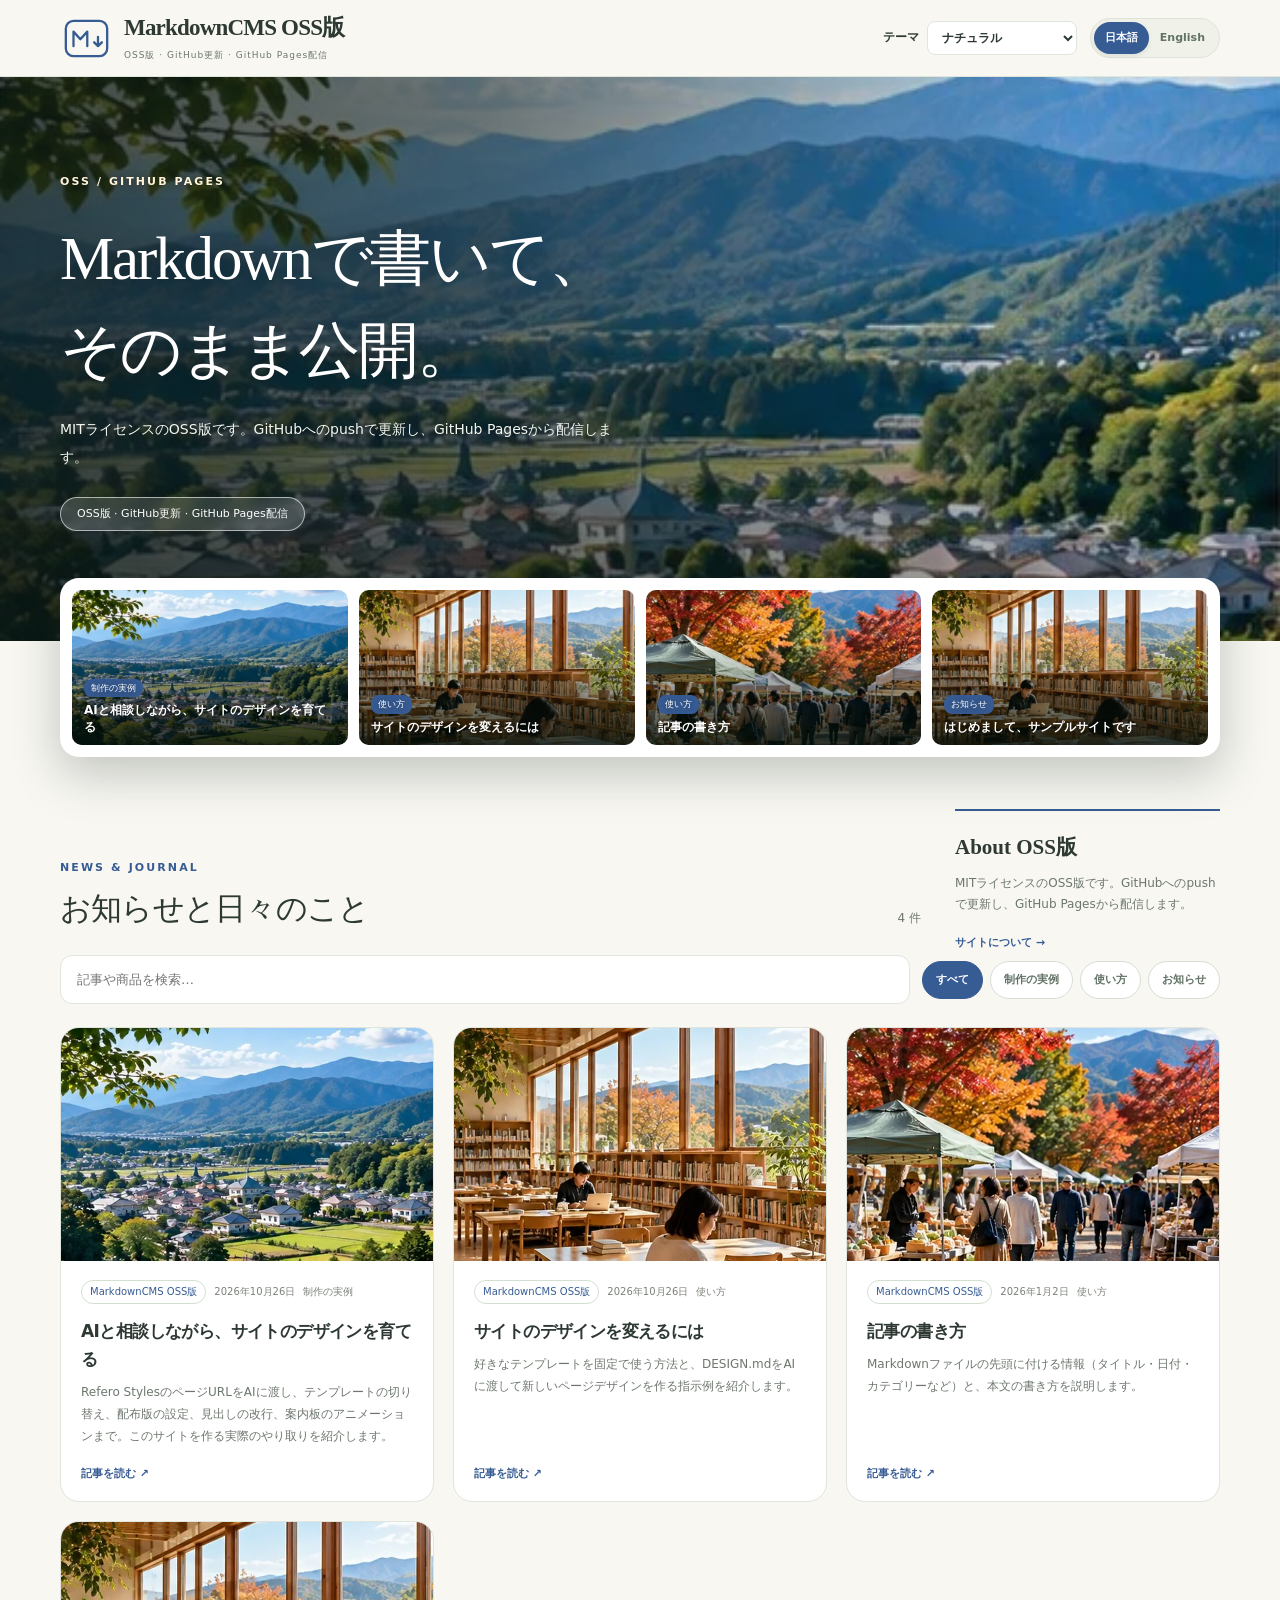
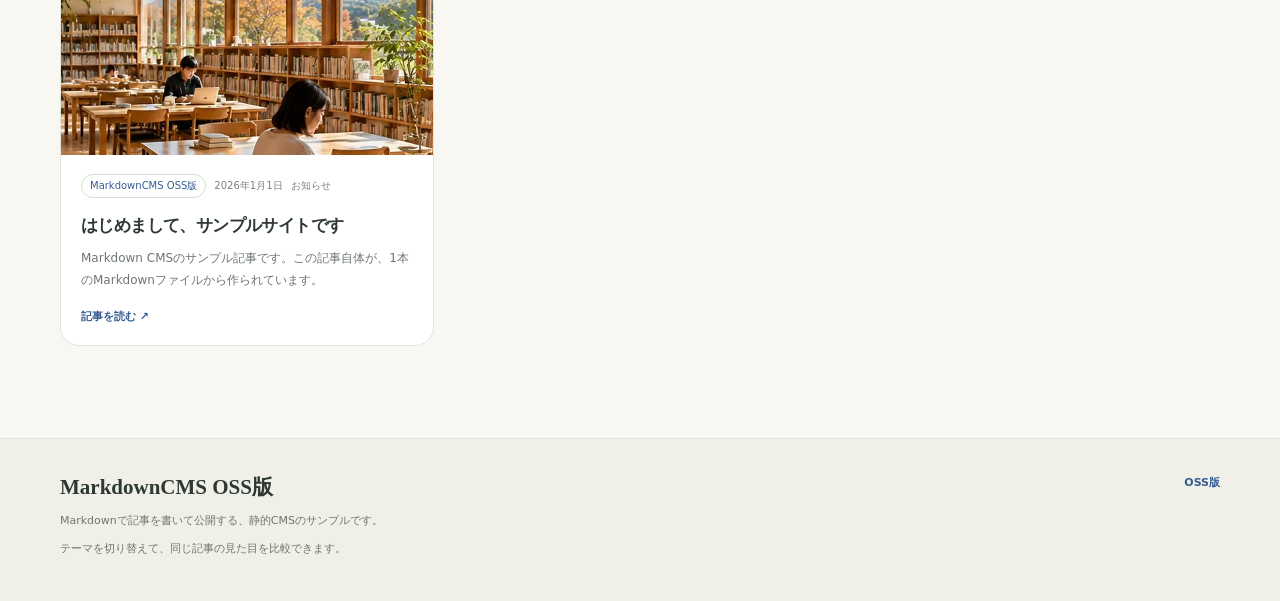
==== preview.html @ cb31b499 "Update generated site files" ====
<!doctype html><html lang="ja"><head><meta charset="utf-8"><meta name="viewport" content="width=device-width,initial-scale=1"><meta name="description" content="Markdownから生成した静的JSONサイト"><title>MarkdownCMS OSS版</title><link rel="icon" type="image/svg+xml" href="[data-uri]"><style>:root{--bg:#f8f7f2;--ink:#2d3932;--muted:#6c766f;--line:#e0e5dd;--accent:#416851;--accentsoft:#edf3eb;--paper:#fff;--round:19px;--shadow:0 18px 48px rgba(37,57,42,.075)}*{box-sizing:border-box}html{scroll-behavior:smooth}body{margin:0;background:var(--bg);color:var(--ink);font:15px/1.8 -apple-system,BlinkMacSystemFont,'Noto Sans JP','Hiragino Kaku Gothic ProN',system-ui,sans-serif}button,input{font:inherit}button{cursor:pointer}a{color:inherit;text-decoration:none}a:hover{color:var(--accent)}img{max-width:100%}h1,h2,h3,p{margin-top:0}[hidden]{display:none!important}.container{width:min(1160px,calc(100% - 48px));margin:auto}.topbar{position:sticky;top:0;z-index:5;background:rgba(248,247,242,.97);backdrop-filter:blur(13px);border-bottom:1px solid var(--line)}.topline{display:flex;gap:18px;align-items:center;justify-content:space-between;min-height:76px}.brand{display:flex;align-items:center;gap:12px;min-width:0}.brandicon{width:42px;height:42px;display:grid;place-items:center;border-radius:13px;background:var(--accent);color:white;font:26px Georgia,serif}.brandname{font-family:Georgia,'Noto Serif JP',serif;font-size:24px;font-weight:700;line-height:1.1;letter-spacing:-.035em}.brandsub{font-size:9px;color:var(--muted);letter-spacing:.11em;line-height:1.4;margin-top:5px}.links{display:flex;align-items:center;gap:6px;flex-wrap:wrap;justify-content:flex-end}.links a{font-size:11px;font-weight:700;letter-spacing:.025em;border-radius:100px;padding:8px 13px;white-space:nowrap}.links a.selected{background:var(--accentsoft);color:var(--accent)}.cartbadge{display:inline-block;background:var(--accent);color:white;border-radius:15px;font-size:9px;min-width:17px;text-align:center;padding:0 4px}.mobilehint{display:none}.hero{background:linear-gradient(115deg,#e3eade,#f2dfc7);position:relative;overflow:hidden}.hero:before{content:"";position:absolute;width:370px;height:370px;border-radius:100%;right:-55px;top:-160px;background:rgba(255,255,255,.28)}.hero:after{content:"✳";position:absolute;right:10%;bottom:-150px;font:350px Georgia,serif;line-height:1;color:rgba(74,110,81,.09);transform:rotate(-16deg)}.hero.town{background:linear-gradient(110deg,#d9ebec,#eaf1e2)}.hero.town:after{content:"⌂";color:rgba(66,106,118,.09)}.hero.fruit{background:linear-gradient(110deg,#f6e6d2,#f7e0d9)}.hero.fruit:after{content:"◌";color:rgba(166,95,70,.13)}.heroinner{position:relative;z-index:1;padding:70px 0 77px;max-width:1160px;margin:auto}.kicker{font-size:11px;letter-spacing:.19em;font-weight:800;color:var(--accent)}.hero h1{font:500 clamp(35px,5vw,61px)/1.5 Georgia,'Noto Serif JP',serif;letter-spacing:-.035em;margin:19px 0;color:#263c31;white-space:pre-line}.hero p{font-size:14px;max-width:565px;color:#5c6a60;line-height:2}.hero .subpill{display:inline-flex;border:1px solid color-mix(in srgb,var(--accent) 35%,transparent);border-radius:100px;color:var(--accent);font-size:11px;padding:6px 16px;margin-top:12px;background:rgba(255,255,255,.28)}.section{padding:52px 0}.sectiontitle{display:flex;justify-content:space-between;align-items:end;margin-bottom:25px;gap:16px}.sectiontitle h2{font:500 31px/1.35 Georgia,'Noto Serif JP',serif;letter-spacing:-.025em;margin:8px 0 0}.sectiontitle .caption{font-size:12px;color:var(--muted);margin:0}.siteintro{display:grid;grid-template-columns:repeat(3,1fr);gap:18px;margin-bottom:50px}.siteitem{border:1px solid var(--line);background:white;border-radius:18px;padding:22px 23px;transition:transform .15s,border-color .15s;display:flex;gap:12px;align-items:start}.siteitem:hover{transform:translateY(-3px);border-color:var(--accent)}.siteemoji{width:45px;height:45px;border-radius:15px;background:var(--accentsoft);display:grid;place-items:center;font-size:23px;flex:none}.siteitem strong{font-size:15px}.siteitem span{display:block;font-size:11px;color:var(--muted);line-height:1.8;margin-top:4px}.tools{display:flex;gap:12px;flex-wrap:wrap;align-items:center;margin-bottom:23px}.search{background:#fff;border:1px solid var(--line);padding:12px 16px;border-radius:12px;min-width:220px;flex:1;font-size:13px;outline-color:var(--accent)}.chips{display:flex;flex-wrap:wrap;gap:7px}.chip{border:1px solid #d7dfd5;color:#617165;padding:8px 13px;background:#fff;border-radius:30px;font-size:11px;font-weight:700}.chip.active{background:var(--accent);color:white;border-color:var(--accent)}.grid{display:grid;grid-template-columns:repeat(3,minmax(0,1fr));gap:19px}.tile{border-radius:var(--round);background:var(--paper);border:1px solid var(--line);overflow:hidden;display:flex;flex-direction:column;transition:transform .18s,border-color .18s,box-shadow .18s}.tile:hover{transform:translateY(-4px);box-shadow:var(--shadow);border-color:#b3c6b6}.tile-image{width:100%;aspect-ratio:16/10;object-fit:cover;display:block;background:#e8e4d8}.tile-content{display:flex;flex-direction:column;flex:1;padding:19px 20px 18px}.tile-meta{display:flex;gap:8px;align-items:center;flex-wrap:wrap;color:#7b8279;font-size:10px}.tag{color:var(--accent);border:1px solid #d2dfd1;border-radius:20px;padding:2px 8px;font-size:10px}.tile h3{font-size:17px;line-height:1.65;margin:13px 0 8px;letter-spacing:-.035em}.tile p{font-size:12px;color:#6e776e;line-height:1.85;margin-bottom:16px}.tile-foot{margin-top:auto;display:flex;gap:10px;justify-content:space-between;align-items:center}.more{color:var(--accent);font-size:11px;font-weight:800}.price{font-size:19px;font-weight:750;color:#a65e42}.price small{font-size:10px;font-weight:400;color:#777}.pillbutton{border:1px solid var(--accent);background:var(--accent);color:white;border-radius:30px;padding:7px 15px;font-size:11px;font-weight:700}.pillbutton.ghost{background:white;color:var(--accent)}.pillbutton:hover{opacity:.85}.introgrid{display:grid;grid-template-columns:1fr 265px;gap:34px}.rightnote{border-top:2px solid var(--accent);padding-top:22px}.rightnote h3{font:600 21px Georgia,serif;margin-bottom:12px}.rightnote p{font-size:12px;color:var(--muted)}.article{display:grid;grid-template-columns:minmax(0,1fr) 260px;gap:34px;align-items:start}.articlehead{padding:44px 0 32px;background:linear-gradient(105deg,var(--accentsoft),#f5eddf)}.articlehead h1{font:500 clamp(29px,4vw,44px)/1.52 Georgia,'Noto Serif JP',serif;margin:12px 0 0;overflow-wrap:anywhere}.paper{border:1px solid var(--line);border-radius:19px;background:#fff;padding:32px;overflow-wrap:anywhere}.articlecover{width:100%;aspect-ratio:16/10;object-fit:cover;border-radius:11px;margin-bottom:26px}.prose{font-size:14px;line-height:2.15}.prose h2{font-size:20px;margin-top:30px;border-left:4px solid var(--accent);padding-left:12px}.prose h3{font-size:17px}.prose img{display:block;margin:22px auto;max-width:100%;height:auto;border-radius:10px}.prose p{margin-bottom:18px}.prose a{color:var(--accent);font-weight:600;text-decoration:underline;text-underline-offset:3px}.prose a:hover{text-decoration-thickness:2px}.prose ul{padding-left:20px}.prose table{width:100%;border-collapse:collapse;margin:4px 0 24px;font-size:13px;line-height:1.75}.prose th,.prose td{border:1px solid var(--line);padding:9px 12px;text-align:left;vertical-align:top}.prose th{background:var(--accentsoft);font-weight:700}.prose tbody tr:nth-child(even){background:#fafaf6}.prose td:first-child{font-weight:600}.prose pre{overflow-x:auto;background:#f4f4ee;border:1px solid var(--line);border-radius:10px;padding:14px 16px;font-size:12.5px;line-height:1.7;margin:4px 0 22px}.prose code{font-family:ui-monospace,SFMono-Regular,Menlo,Consolas,monospace}.backlink{display:inline-flex;margin-top:25px;color:var(--accent);font-weight:800;font-size:12px}.info{padding:17px;background:var(--accentsoft);border-radius:13px;font-size:12px;color:#5f6e62;margin-top:18px}.info.warn{background:#fff4e5;color:#956044;border:1px solid #efd7b9}.cross{margin-top:45px;padding-top:20px;border-top:1px solid var(--line)}.cross h2{font:500 25px Georgia,serif}.crosslinks{display:grid;grid-template-columns:repeat(2,minmax(0,1fr));gap:14px}.crosslink{display:flex;align-items:center;gap:12px;border:1px solid var(--line);padding:9px;background:white;border-radius:12px;min-width:0}.crosslink img{width:78px;height:58px;object-fit:cover;border-radius:7px;flex:none}.crosslink strong{font-size:12px;line-height:1.5;display:block}.crosslink span{font-size:10px;color:var(--muted)}.lead{font:500 18px/1.85 Georgia,serif}.purchase{display:flex;align-items:end;justify-content:space-between;gap:12px;background:#f8f6ef;padding:18px;border-radius:13px;margin-top:25px}.purchase .pillbutton{font-size:13px;padding:12px 18px}.toolbar{display:flex;align-items:center;justify-content:space-between;gap:12px;margin-bottom:24px}.notice{font-size:12px;color:#926148;background:#fff1e7;border:1px solid #eed6c2;border-radius:10px;padding:12px 16px}.cartrow{display:grid;grid-template-columns:90px 1fr auto;align-items:center;gap:17px;border-bottom:1px solid var(--line);padding:19px 0}.cartrow img{width:90px;height:67px;object-fit:cover;border-radius:9px}.cartrow h3{font-size:15px;margin-bottom:4px}.cartrow p{font-size:11px;color:var(--muted);margin:0}.cartctrl{display:flex;align-items:center;gap:9px}.cartctrl button{border:1px solid var(--line);background:#fff;padding:4px 10px;border-radius:8px}.total{display:flex;align-items:center;justify-content:space-between;font-size:20px;font-weight:bold;margin:30px 0}.servicegrid{display:grid;grid-template-columns:repeat(3,minmax(0,1fr));gap:12px;margin:0 0 35px}.service{padding:17px 20px;background:white;border:1px solid var(--line);border-radius:14px;font-size:13px;font-weight:700;color:#466f78;display:flex;align-items:center;gap:10px}.footer{margin-top:40px;border-top:1px solid var(--line);background:#f0f0e8;padding:34px 0}.footerinner{display:flex;align-items:start;justify-content:space-between;gap:24px}.footer strong{font:600 21px Georgia,serif}.footer p{font-size:11px;color:var(--muted);margin:8px 0}.footlinks{display:flex;gap:16px;flex-wrap:wrap}.footlinks a{font-size:11px;font-weight:700;color:var(--accent)}.empty{padding:35px;border:1px dashed #ccd5ca;border-radius:14px;text-align:center;color:var(--muted)}.loading{padding:50px;text-align:center}.sr-only{position:absolute;width:1px;height:1px;overflow:hidden;clip:rect(0,0,0,0)}
@media(max-width:950px){.grid{grid-template-columns:repeat(2,minmax(0,1fr))}.siteintro{grid-template-columns:repeat(2,minmax(0,1fr))}.introgrid,.article{grid-template-columns:1fr}.rightnote{display:none}.links{gap:0}.links a{padding:8px 9px}.heroinner{padding:58px 0}}
@media(max-width:600px){.container{width:calc(100% - 30px)}.topline{min-height:80px;display:block;padding:12px 0}.brand{margin-bottom:8px}.brandicon{width:33px;height:33px;font-size:19px}.brandname{font-size:19px}.brandsub{display:none}.links{justify-content:flex-start;gap:2px}.links a{font-size:10px;padding:5px 8px}.heroinner{padding:38px 0 44px}.hero h1{font-size:35px}.hero p{font-size:12px}.hero:after{font-size:210px;bottom:-85px}.section{padding:36px 0}.siteintro,.grid,.crosslinks,.servicegrid{grid-template-columns:1fr}.sectiontitle h2{font-size:25px}.paper{padding:20px}.articlehead{padding:27px 0}.cartrow{grid-template-columns:65px 1fr}.cartrow img{width:65px;height:58px}.cartctrl{grid-column:2}.purchase{display:block}.purchase button{margin-top:16px}.footerinner{display:block}.footlinks{margin-top:16px}.tile-content{padding:16px}.prose table{display:block;overflow-x:auto;-webkit-overflow-scrolling:touch}.prose th,.prose td{padding:8px 10px}.prose table:has(>thead>tr>:nth-child(2):last-child){overflow:visible}.prose table:has(>thead>tr>:nth-child(2):last-child) thead{display:none}.prose table:has(>thead>tr>:nth-child(2):last-child) tbody,.prose table:has(>thead>tr>:nth-child(2):last-child) tr{display:block}.prose table:has(>thead>tr>:nth-child(2):last-child) tr{border:1px solid var(--line);border-radius:12px;margin-bottom:12px;overflow:hidden;background:#fff}.prose table:has(>thead>tr>:nth-child(2):last-child) td{display:block;border:none;padding:6px 14px 12px}.prose table:has(>thead>tr>:nth-child(2):last-child) td:first-child{background:var(--accentsoft);font-weight:700;white-space:normal;padding:8px 14px;margin-bottom:6px}.prose table:not(:has(>thead>tr>:nth-child(2):last-child)) th,.prose table:not(:has(>thead>tr>:nth-child(2):last-child)) td{min-width:112px}}
@media(prefers-reduced-motion:reduce){html{scroll-behavior:auto}.tile,.siteitem{transition:none}}
/* Bi-lingual navigation and photographic Yamagata gourmet hero. */
.header-right{display:flex;align-items:center;gap:13px;justify-content:flex-end;flex-wrap:wrap}
.language-switch{display:inline-flex;background:#f0f1e9;border:1px solid #dde3d6;padding:3px;border-radius:40px;white-space:nowrap}
.language-switch button{border:0;background:transparent;padding:6px 11px;color:#627367;border-radius:30px;font-size:11px;font-weight:750}
.language-switch button.chosen{background:var(--accent);color:#fff;box-shadow:0 2px 5px #00000014}
.hero.gourmet{background:#38302a;color:#fff}
.hero.gourmet .hero-photo{position:absolute;inset:0;width:100%;height:100%;object-fit:cover;display:block}
.hero.gourmet:before{display:none}
.hero.gourmet:after{content:none}
.hero.gourmet .heroinner{isolation:isolate}
.hero.gourmet h1{color:#fff;text-shadow:0 2px 20px #00000070}
.hero.gourmet .kicker{color:#fae0b5}
.hero.gourmet p{color:#fff0d9;max-width:510px;text-shadow:0 1px 12px #00000065}
.hero.gourmet .subpill{background:#ffffff1f;border-color:#ffffff80;color:#fff}
.site-link-label{color:var(--accent)!important;font-weight:700!important}
@media(max-width:1060px){.header-right{gap:6px}.links a{padding:6px 8px}}
@media(max-width:720px){.header-right{justify-content:flex-start}.language-switch{margin-top:4px}.hero.gourmet .hero-photo{object-position:56% center}.hero.gourmet:before{display:block;background:linear-gradient(90deg,#221b14bb,transparent);inset:0;width:auto;height:auto;border-radius:0}.hero.gourmet .heroinner{padding:55px 0 65px}}


/* Editorial photographic style, with fully localized HTML text over image assets. */
.hero{background:#22312b;min-height:440px;isolation:isolate}
.hero .hero-photo{position:absolute;inset:0;width:100%;height:100%;display:block;object-fit:cover;object-position:center 47%;z-index:-2}
.hero:before,.hero.gourmet:before{content:"";display:block;position:absolute;inset:0;width:100%;height:100%;border-radius:0;background:linear-gradient(90deg,rgba(10,22,19,.79) 0%,rgba(13,24,20,.56) 39%,rgba(13,22,19,.07) 84%),linear-gradient(0deg,rgba(11,20,15,.30),transparent 55%);z-index:-1;pointer-events:none}
.hero:after,.hero.town:after,.hero.fruit:after,.hero.gourmet:after{content:none;display:none}
.hero.town,.hero.fruit,.hero.bakery,.hero.gourmet,.hero.portal{background-color:#284034}
.hero .heroinner{position:relative;z-index:1;padding:90px 0 110px}
.hero h1,.hero.gourmet h1{color:#fff;text-shadow:0 4px 30px rgba(0,0,0,.38)}
.hero p,.hero.gourmet p{color:#f3f6ee;text-shadow:0 1px 15px rgba(0,0,0,.5)}
.hero .kicker,.hero.gourmet .kicker{color:#fff3d9;text-shadow:0 1px 8px #0007}
.hero .subpill,.hero.gourmet .subpill{color:white;border-color:#fff9;background:#ffffff24;backdrop-filter:blur(8px)}
.hero.fruit .hero-photo{object-position:center 48%}
.hero.town .hero-photo{object-position:center 50%}
.hero.bakery .hero-photo{object-position:center 50%}
.siteintro{grid-template-columns:repeat(4,minmax(0,1fr));gap:15px;margin-bottom:51px}
.siteitem{display:block;padding:0;overflow:hidden;min-width:0;box-shadow:0 5px 20px #20351f0a}
.siteitem-photo{display:block;overflow:hidden;height:156px;margin:0!important;background:#dde4d6}
.siteitem-photo img{width:100%;height:100%;display:block;object-fit:cover;transition:transform .3s}
.siteitem:hover .siteitem-photo img{transform:scale(1.045)}
.siteitem-info{padding:17px 19px 20px}
.siteitem-info strong{display:block;font-size:17px;line-height:1.45;margin:6px 0}
.siteitem-info .siteitem-type{font-size:10px;color:var(--accent);font-weight:800;letter-spacing:.07em}
.siteitem-info .siteitem-description{font-size:11px;line-height:1.7;color:#68766e;display:block;min-height:38px}
.siteitem-info .site-link-label{display:block;margin-top:14px}
.feature-wrap{position:relative;z-index:2;margin-top:-63px}
.photo-features{display:grid;grid-template-columns:repeat(4,minmax(0,1fr));gap:11px;padding:12px;background:#fff;border-radius:19px;box-shadow:0 16px 48px #172a2040}
.photo-feature{position:relative;height:155px;overflow:hidden;display:block;border-radius:10px;background:#dce8df}
.photo-feature:after{content:"";position:absolute;inset:0;background:linear-gradient(0deg,#05100ad9,transparent 65%)}
.photo-feature img{width:100%;height:100%;display:block;object-fit:cover;transition:transform .3s}
.photo-feature:hover img{transform:scale(1.07)}
.feature-caption{position:absolute;z-index:1;bottom:10px;left:12px;right:12px;color:#fff;text-shadow:0 1px 8px #000a}
.feature-caption small{display:inline-block;font-size:9px;background:var(--accent);color:#fff;padding:1px 7px;border-radius:8px;margin-bottom:5px}
.feature-caption strong{display:block;font-size:12px;line-height:1.35;max-height:3em;overflow:hidden}
@media(max-width:1000px){.siteintro{grid-template-columns:repeat(2,minmax(0,1fr))}.photo-feature{height:138px}.hero .heroinner{padding:70px 0 103px}}
@media(max-width:650px){.hero{min-height:385px}.hero .heroinner{padding:55px 0 100px}.hero:before{background:linear-gradient(90deg,#102015d9,rgba(12,28,19,.56) 75%,#0b261f35)}.siteintro{gap:12px}.siteitem-photo{height:112px}.siteitem-info{padding:12px}.siteitem-info strong{font-size:14px}.siteitem-info .siteitem-description{min-height:0}.photo-features{grid-template-columns:repeat(2,minmax(0,1fr));gap:8px;padding:8px;border-radius:14px}.feature-wrap{margin-top:-53px}.photo-feature{height:128px}.feature-caption strong{font-size:11px}}

/* Editorial vector logos, replacing the temporary h./house/emoji marks. */
.brandicon{width:52px;height:52px;flex:none;display:inline-flex;align-items:center;justify-content:center;background:transparent!important;color:#4a755f;border-radius:0!important;font-size:inherit;overflow:visible}
.brandicon svg{display:block;width:49px;height:49px;max-width:none;flex:none}
.brandicon-portal{color:#55785c}
.brandicon-bakery{color:#9b6a36}
.brandicon-town{color:#517c55}
.brandicon-fruit{color:#e77e2a}
.brandicon-gourmet{color:#143c47}
.brandicon-gourmet svg{width:54px}
@media(max-width:650px){.brandicon{width:39px;height:39px}.brandicon svg{width:38px;height:38px}.brandicon-gourmet svg{width:42px}}

/* Theme previews are exclusive to the Markdown CMS sample site. */
.theme-picker{display:inline-flex;align-items:center;gap:8px;font-size:12px;font-weight:700;color:var(--ink)}
.theme-picker select{max-width:150px;padding:8px 28px 8px 10px;border:1px solid var(--line);border-radius:8px;color:var(--ink);background:var(--paper);font:inherit;cursor:pointer}
.theme-picker select:focus-visible{outline:2px solid var(--accent);outline-offset:3px}
.brandicon-sample{color:var(--accent)}
html[data-sample-theme] .brandname{font-size:clamp(16px,2.4vw,23px);overflow-wrap:anywhere}
html[data-sample-theme] .brandsub{display:block;margin-top:5px}
@media(max-width:600px){html[data-sample-theme] .header-right{justify-content:space-between;gap:8px}html[data-sample-theme] .brand{margin-bottom:14px}.theme-picker select{max-width:140px}}
/* Refero references adapted for the CMS; all treatments remain sample-only. */
html[data-sample-theme]:not([data-sample-theme="natural"]){--shadow:none;color-scheme:light}
html:is([data-sample-theme="dala"],[data-sample-theme="dope"]){color-scheme:dark}
html[data-sample-theme]:not([data-sample-theme="natural"]) :is(.brandname,.footer strong,.sectiontitle h2,.cross h2){font-family:system-ui,-apple-system,sans-serif}
html[data-sample-theme]:not([data-sample-theme="natural"]) :is(.tile,.tile:hover,.photo-features,.siteitem){box-shadow:none}
html[data-sample-theme]:not([data-sample-theme="natural"]) :is(.tile p,.tile-meta,.rightnote p,.footer p,.caption){color:var(--muted)}
html[data-sample-theme]:not([data-sample-theme="natural"]) :is(.search,.chip,.language-switch,.prose pre,.prose th,.prose tbody tr:nth-child(even),.info){background:var(--paper);color:var(--ink);border-color:var(--line)}
html[data-sample-theme]:not([data-sample-theme="natural"]) :is(.chip.active,.language-switch button.chosen){background:var(--accent);color:var(--bg)}
html[data-sample-theme]:not([data-sample-theme="natural"]) .language-switch button{color:var(--ink)}
html[data-sample-theme]:not([data-sample-theme="natural"]) .language-switch button.chosen{color:var(--bg)}
html[data-sample-theme]:not([data-sample-theme="natural"]) .tag{border-color:var(--line)}
html[data-sample-theme]:not([data-sample-theme="natural"]) .articlehead{background:var(--accentsoft)}
html[data-sample-theme]:not([data-sample-theme="natural"]) .tile h3{font-size:20px;letter-spacing:-.025em}
html[data-sample-theme]:not([data-sample-theme="natural"]) .tile p{font-size:14px}
html[data-sample-theme]:not([data-sample-theme="natural"]) .hero{background:var(--bg);min-height:460px}
html[data-sample-theme]:not([data-sample-theme="natural"]) .hero h1{font-size:clamp(36px,5vw,68px);line-height:1.2;letter-spacing:-.045em;white-space:pre-line;text-shadow:none}
html[data-sample-theme]:not([data-sample-theme="natural"]) .hero p{font-size:16px;text-shadow:none}
html[data-sample-theme]:not([data-sample-theme="natural"]) .section{padding-block:64px}
.theme-source{font-size:10px!important;color:var(--muted)!important;padding:4px!important;white-space:nowrap}

/* Apple: white gallery, large rounded photography, restrained blue links. */
html[data-sample-theme="apple"] .hero:before{display:none}
html[data-sample-theme="apple"] .hero .hero-photo{inset:12% 3% auto auto;width:42%;height:76%;border-radius:28px;z-index:0}
html[data-sample-theme="apple"] .hero .heroinner{padding-block:100px;min-height:460px}
html[data-sample-theme="apple"] .hero :is(h1,p){max-width:52%;color:var(--ink)}
html[data-sample-theme="apple"] .hero .kicker{color:var(--muted);text-shadow:none}
html[data-sample-theme="apple"] .hero .subpill{color:var(--accent);background:var(--accentsoft);border:0;backdrop-filter:none}
html[data-sample-theme="apple"] .feature-wrap{margin-top:24px}
html[data-sample-theme="apple"] .photo-features{background:transparent;padding:0;gap:20px}
html[data-sample-theme="apple"] .photo-feature{border-radius:28px;height:190px}
html[data-sample-theme="apple"] .tile{border:0}
html[data-sample-theme="apple"] .tile-content{padding:28px}
html[data-sample-theme="apple"] .footer{background:#f5f5f7}

/* Notion: warm paper, generous type, hairline cards and small warm accents. */
html[data-sample-theme="notion"] .hero .hero-photo{display:none}
html[data-sample-theme="notion"] .hero:before{display:none}
html[data-sample-theme="notion"] .hero .heroinner{padding-block:80px;text-align:center}
html[data-sample-theme="notion"] .hero :is(h1,p){color:var(--ink);margin-inline:auto}
html[data-sample-theme="notion"] .hero .kicker{color:var(--muted);text-shadow:none}
html[data-sample-theme="notion"] .hero .subpill{background:#ffb110;color:#111;border:0;backdrop-filter:none;border-radius:8px}
html[data-sample-theme="notion"] .feature-wrap{margin-top:0}
html[data-sample-theme="notion"] .photo-features{padding:0;background:transparent;gap:16px}
html[data-sample-theme="notion"] .photo-feature{border-radius:12px}
html[data-sample-theme="notion"] .tile-content{padding:24px}
html[data-sample-theme="notion"] .tile:nth-child(2n) .tag{background:#fff0d1;color:#6b4400;border:0}
html[data-sample-theme="notion"] .tile:nth-child(2n+1) .tag{background:#e6f3fe;color:#005cae;border:0}

/* Dala: black stage, light sans display and unboxed content. */
html[data-sample-theme="dala"] .hero:before{background:radial-gradient(ellipse at 80% 35%,#8052ff36,transparent 55%)}
html[data-sample-theme="dala"] .hero .hero-photo{opacity:.14;filter:grayscale(1)}
html[data-sample-theme="dala"] .hero h1{font-weight:400;max-width:900px}
html[data-sample-theme="dala"] .hero .kicker{color:#ffb829}
html[data-sample-theme="dala"] .hero .subpill{background:#8052ff;color:white;border:0;backdrop-filter:none}
html[data-sample-theme="dala"] .feature-wrap{margin-top:0}
html[data-sample-theme="dala"] .photo-features{padding:0;gap:24px}
html[data-sample-theme="dala"] .tile{border:0}
html[data-sample-theme="dala"] .tile-content{padding:24px 0}
html[data-sample-theme="dala"] .photo-feature{border-radius:24px}
html[data-sample-theme="dala"] .rightnote{border-top:1px solid var(--line)}
html[data-sample-theme="dala"] .more{color:#b8a0ff}

/* dope.security: italic editorial display, mono stamps and a violet signal. */
html[data-sample-theme="dope"] .hero .hero-photo{display:none}
html[data-sample-theme="dope"] .hero:before{background:radial-gradient(ellipse at 90% 65%,#af50ff30,transparent 52%)}
html[data-sample-theme="dope"] .hero .heroinner{padding-block:110px}
html[data-sample-theme="dope"] .hero h1{font-style:italic;font-weight:400;font-size:clamp(42px,6vw,80px)}
html[data-sample-theme="dope"] :is(.kicker,.brandsub){font-family:ui-monospace,monospace;letter-spacing:.16em;color:#f0f0f0}
html[data-sample-theme="dope"] .sectiontitle h2{font-family:ui-monospace,monospace;font-weight:400;letter-spacing:.1em;font-size:clamp(22px,3vw,36px)}
html[data-sample-theme="dope"] .hero .subpill{background:#af50ff;color:#090909;border:0;backdrop-filter:none}
html[data-sample-theme="dope"] .feature-wrap{margin-top:0}
html[data-sample-theme="dope"] .photo-features{padding:0;gap:24px}
html[data-sample-theme="dope"] .grid .tile{border:0;border-top:1px solid var(--line);border-radius:0;padding-top:24px}
html[data-sample-theme="dope"] .tile-content{padding:28px 0}
html[data-sample-theme="dope"] .tile-image{border-radius:19.2px}
html[data-sample-theme="dope"] .rightnote{border-top:1px solid var(--line)}
html[data-sample-theme="dope"] header.topbar{background:#333248b3;backdrop-filter:blur(10px)}
html[data-sample-theme="dope"] .footer{font-family:ui-monospace,monospace}

@media(max-width:600px){
  html[data-sample-theme]:not([data-sample-theme="natural"]) .hero{min-height:0}
  html[data-sample-theme]:not([data-sample-theme="natural"]) .hero .heroinner{padding-block:48px}
  html[data-sample-theme]:not([data-sample-theme="natural"]) .hero h1{font-size:clamp(32px,8vw,44px)}
  html[data-sample-theme]:not([data-sample-theme="natural"]) .hero p{font-size:14px}
  html[data-sample-theme]:not([data-sample-theme="natural"]) .section{padding-block:40px}
  html[data-sample-theme="apple"] .hero .hero-photo{position:relative;inset:auto;margin:0 15px 24px;width:calc(100% - 30px);height:200px}
  html[data-sample-theme="apple"] .hero{display:flex;flex-direction:column-reverse}
  html[data-sample-theme="apple"] .hero .heroinner{min-height:0}
  html[data-sample-theme="apple"] .hero :is(h1,p){max-width:100%}
  html[data-sample-theme="apple"] .photo-feature{height:140px}
  html[data-sample-theme] .header-right{align-items:center;flex-wrap:wrap}
}

/* Complete page templates: each DESIGN.md has home, article, and about layouts. */
.tpl{overflow-wrap:anywhere}
.tpl h1{font-size:clamp(36px,5.8vw,76px);line-height:1.15;letter-spacing:-.045em;white-space:pre-line;margin:20px 0 24px}
.tpl h2{font-size:clamp(24px,3vw,38px);line-height:1.25}
.tpl h3{line-height:1.45}
.tpl p{color:var(--muted)}
.tpl .tpl-description{font-size:clamp(16px,1.5vw,20px);line-height:1.85;max-width:660px}
.tpl-eyebrow{display:block;font-size:11px;letter-spacing:.12em;color:var(--muted);margin:12px 0}
.tpl-link{display:inline-block;color:var(--accent);font-size:13px;font-weight:650;margin:12px 0}
.tpl-section-heading{display:flex;align-items:baseline;justify-content:space-between;gap:16px;margin-bottom:28px}
.tpl-section-heading>span{font-size:12px;color:var(--muted)}
.tpl-wide-cover{width:100%;max-height:620px;object-fit:cover;display:block;border-radius:24px;margin-bottom:36px}
.tpl-reading{width:min(760px,calc(100% - 40px));margin:56px auto 80px}
.tpl .prose{color:var(--ink);font-size:16px;line-height:2}
.tpl .prose p{color:inherit}
.tpl .search:focus-visible{outline:2px solid var(--accent);outline-offset:3px}
.tpl-gallery-hero{display:grid;grid-template-columns:1fr 1fr;align-items:center;gap:48px;padding-block:80px}
.tpl-gallery-photo{width:100%;height:440px;object-fit:cover;border-radius:28px}
.tpl-gallery-title{text-align:center;padding-block:64px}
.tpl-gallery-title h1{max-width:920px;margin-inline:auto}
.tpl-gallery-title p{max-width:680px;margin-inline:auto;font-size:19px}
.tpl-apple{font-family:system-ui,-apple-system,sans-serif}
.tpl-apple .grid{grid-template-columns:repeat(2,minmax(0,1fr))}
.tpl-apple .tile-image{aspect-ratio:4/3}
.tpl-notebook{display:grid;grid-template-columns:200px minmax(0,1fr);gap:64px;padding-block:56px}
.tpl-notebook-nav{align-self:start;position:sticky;top:125px;display:flex;flex-direction:column;gap:14px;border-right:1px solid var(--line);padding-right:24px;font-size:12px}
.tpl-notebook-nav p{margin:0}
.tpl-notebook-mark{font-size:36px;font-weight:800;color:var(--ink)}
.tpl-notebook-title{padding:20px 0 56px}
.tpl-notebook-title h1{font-weight:700;font-size:clamp(34px,4.6vw,62px)}
.tpl-note-label{display:inline-block;background:#ffb110;color:#111;padding:5px 12px;border-radius:6px;font-size:12px;font-weight:700}
.tpl-notion .grid{grid-template-columns:repeat(2,minmax(0,1fr))}
.tpl-notion .tpl-wide-cover{border-radius:12px}
.tpl-dark-stage{display:grid;grid-template-columns:1.4fr 1fr;gap:40px;align-items:center;padding-block:110px}
.tpl-dark-stage h1{font-weight:400}
.tpl-dala .tpl-link{color:#b8a0ff}
.tpl-dala .tpl-dark-stage .tpl-link{background:#8052ff;color:#fff;padding:12px 24px;border-radius:28px}
.tpl-orbit{width:min(100%,340px);aspect-ratio:1;position:relative;display:grid;place-items:center;margin:20px auto;background:radial-gradient(ellipse,#8052ff38,transparent 66%);border:1px solid #8052ff55;border-radius:50%;transform:rotate(-18deg)}
.tpl-orbit:before,.tpl-orbit:after{content:'';position:absolute;inset:16%;border:1px solid #8052ff80;border-radius:50%}
.tpl-orbit:after{inset:34%;background:#8052ff20}
.tpl-orbit span{position:absolute;width:10px;height:10px;background:#8052ff;border-radius:50%;left:16%;top:20%}
.tpl-orbit span:nth-child(2){left:77%;top:65%;background:#ffb829}
.tpl-orbit span:nth-child(3){left:38%;top:81%;background:#15846e}
.tpl-rows{display:grid;gap:40px}
.tpl-row{display:grid;grid-template-columns:minmax(0,1fr) minmax(180px,38%);align-items:center;gap:48px;padding:24px 0}
.tpl-row img{display:block;width:100%;aspect-ratio:16/10;object-fit:cover;border-radius:24px}
.tpl-row h3{font-size:clamp(22px,3vw,36px);font-weight:450;margin:16px 0}
.tpl-row p{max-width:580px;font-size:16px}
.tpl-dala .tpl-row:nth-child(even)>a{grid-column:1;grid-row:1}
.tpl-dala .tpl-row:nth-child(even)>div{grid-column:2;grid-row:1}
.tpl-dala .tpl-row:nth-child(even){grid-template-columns:minmax(180px,38%) minmax(0,1fr)}
.tpl-dark-article{display:grid;grid-template-columns:1fr 1.2fr;gap:72px;padding-block:72px}
.tpl-dark-article>header{position:sticky;top:120px;align-self:start}
.tpl-dark-article h1{font-size:clamp(34px,4vw,56px);font-weight:400}
.tpl-flight-hero{display:grid;grid-template-columns:1.2fr 1fr;gap:72px;align-items:center;padding-block:100px}
.tpl-flight-hero h1,.tpl-flight-title h1{font-family:Georgia,'Noto Serif JP',serif;font-style:italic;font-weight:400}
.tpl-dope .tpl-eyebrow,.tpl-dope .tpl-section-heading,.tpl-flight-rule{font-family:ui-monospace,monospace;text-transform:uppercase;letter-spacing:.15em}
.tpl-dope .tpl-eyebrow{color:#f0f0f0}
.tpl-boarding{border:1px solid var(--line);border-radius:19.2px;padding:36px;background:radial-gradient(ellipse at top right,#af50ff20,transparent 70%)}
.tpl-boarding h2{font-size:28px;font-weight:450;line-height:1.5}
.tpl-flight-rule{display:block;padding:20px 0;margin:12px 0 24px;border-block:1px solid var(--line);font-size:12px}
.tpl-barcode{height:44px;width:140px;margin-top:24px;background:repeating-linear-gradient(90deg,#f7f9fa 0 1px,transparent 1px 4px,#f7f9fa 4px 7px,transparent 7px 9px);opacity:.6}
.tpl-flight-title{padding-block:72px}
.tpl-flight-title h1{max-width:1000px}
.tpl-dope .tpl-row{grid-template-columns:48px minmax(0,1fr) minmax(150px,28%);border-top:1px solid var(--line);gap:32px;padding-block:36px}
.tpl-number{align-self:start;font:16px ui-monospace,monospace;color:var(--muted);padding-top:14px}
.tpl-dope .tpl-row h3{font-weight:400}
.tpl-dope .tpl-row img{border-radius:19.2px}
@media(max-width:950px){
  .tpl-notebook{grid-template-columns:160px minmax(0,1fr);gap:28px}
  .tpl-gallery-hero,.tpl-flight-hero,.tpl-dark-stage{gap:32px}
  .tpl-dark-article{gap:32px;grid-template-columns:1fr 1.2fr}
  .tpl-gallery-photo{height:360px}
  .tpl-notion .grid{grid-template-columns:1fr}
}
@media(max-width:600px){
  .tpl h1{font-size:clamp(32px,8vw,44px)}
  .tpl-gallery-hero,.tpl-notebook,.tpl-dark-stage,.tpl-flight-hero,.tpl-dark-article{grid-template-columns:1fr;padding-block:36px;gap:28px}
  .tpl-gallery-photo{height:260px}
  .tpl-gallery-title,.tpl-flight-title{padding-block:36px}
  .tpl-notebook-nav{position:static;border-right:0;border-bottom:1px solid var(--line);padding:0 0 20px;flex-direction:row;flex-wrap:wrap;align-items:center}
  .tpl-notebook-nav p{display:none}
  .tpl-notebook-title{padding:12px 0 32px}
  .tpl-apple .grid,.tpl-notion .grid{grid-template-columns:1fr}
  .tpl-dark-article>header{position:static}
  .tpl-orbit{width:220px}
  .tpl-row,.tpl-dala .tpl-row:nth-child(even){grid-template-columns:1fr;gap:16px}
  .tpl-dala .tpl-row:nth-child(even)>a,.tpl-dala .tpl-row:nth-child(even)>div{grid-column:auto;grid-row:auto}
  .tpl-dope .tpl-row{grid-template-columns:28px minmax(0,1fr);gap:16px}
  .tpl-dope .tpl-row>a{grid-column:2}
  .tpl-boarding{padding:24px}
  .tpl-wide-cover{max-height:360px}
  .tpl-section-heading{flex-wrap:wrap}
}
/* Airport-style signposting in the dope.security template. */
.tpl-dope .tpl-board-heading{margin:0;min-width:0}
.tpl-board{display:flex;flex-wrap:wrap;gap:10px 22px;font:400 clamp(16px,2.4vw,30px)/1.25 ui-monospace,monospace;letter-spacing:0;color:#f0f0f0}
.tpl-board-word{display:inline-flex;gap:4px}
.tpl-board-letter{position:relative;display:inline-grid;place-items:center;min-width:1.05em;padding:.24em .12em;border:1px solid #f7f9fa26;border-radius:3px;background:#161518}
.tpl-board-letter:after{content:'';position:absolute;left:0;right:0;top:50%;border-top:1px solid #090909cc;pointer-events:none}
.tpl-flight-meta{display:flex;flex-wrap:wrap;gap:16px 36px;margin:12px 0 20px;font:13px/1.5 ui-monospace,monospace;color:var(--ink);letter-spacing:.08em}
.tpl-flight-meta>span{display:flex;flex-direction:column;gap:8px}
.tpl-flight-meta small{font-size:9px;letter-spacing:.18em;color:var(--muted)}
@media(max-width:600px){.tpl-board{font-size:18px;gap:12px}.tpl-board-word{gap:3px}.tpl-flight-meta{gap:12px 20px;font-size:12px}}

/* Keep the two-line home headline proportional to its column, not the viewport. */
.tpl-apple.tpl-home .tpl-gallery-hero{grid-template-columns:minmax(0,1fr) minmax(0,1fr)}
.tpl-dope.tpl-home .tpl-flight-hero{grid-template-columns:minmax(0,1.2fr) minmax(0,1fr)}
.tpl-apple.tpl-home .tpl-gallery-hero>div,
.tpl-dope.tpl-home .tpl-flight-hero>header{min-width:0;container-type:inline-size}
.tpl-apple.tpl-home .tpl-gallery-hero h1,
.tpl-dope.tpl-home .tpl-flight-hero h1{font-size:clamp(24px,3.3vw,46px);font-size:clamp(24px,7.6cqi,46px);line-height:1.4;letter-spacing:-.035em}
@media(max-width:600px){
  .tpl-apple.tpl-home .tpl-gallery-hero,
  .tpl-dope.tpl-home .tpl-flight-hero{grid-template-columns:minmax(0,1fr)}
}

/* One split-flap sequence when the sign is mounted, with staggered letters. */
.tpl-board-word{perspective:700px}
.tpl-board-letter{--flap-delay:0ms;transform-style:preserve-3d;background:linear-gradient(#161518 49%,#090909 49% 51%,#161518 51%)}
.tpl-board-letter:nth-child(2){--flap-delay:50ms}
.tpl-board-letter:nth-child(3){--flap-delay:100ms}
.tpl-board-letter:nth-child(4){--flap-delay:150ms}
.tpl-board-letter:nth-child(5){--flap-delay:200ms}
.tpl-board-letter:nth-child(6){--flap-delay:250ms}
.tpl-board-letter:nth-child(7){--flap-delay:300ms}
.tpl-board-letter:before,.tpl-board-letter:after{content:attr(data-letter);position:absolute;inset:0;display:grid;place-items:center;background:linear-gradient(#242129 49%,#090909 49% 51%,#161518 51%);border:0;border-radius:2px;backface-visibility:hidden;transform-origin:center;animation-duration:640ms;animation-delay:var(--flap-delay);animation-fill-mode:both;pointer-events:none}
.tpl-board-letter:before{clip-path:inset(0 0 50% 0);animation-name:sign-flap-top;animation-timing-function:ease-in;z-index:2}
.tpl-board-letter:after{clip-path:inset(50% 0 0 0);animation-name:sign-flap-bottom;animation-timing-function:ease-out;z-index:1}
.tpl-board-word:nth-child(2) .tpl-board-letter:before,.tpl-board-word:nth-child(2) .tpl-board-letter:after{animation-delay:calc(var(--flap-delay) + 180ms)}
@keyframes sign-flap-top{0%{transform:rotateX(0deg);opacity:1}48%,100%{transform:rotateX(-90deg);opacity:0}}
@keyframes sign-flap-bottom{0%,48%{transform:rotateX(90deg)}100%{transform:rotateX(0deg)}}
@media(prefers-reduced-motion:reduce){.tpl-board-letter:before,.tpl-board-letter:after{animation:none;display:none}}
.tsub{display:block;font-size:.6em;font-weight:500;letter-spacing:.02em;opacity:.72;margin-top:.16em}
html[data-sample-theme="apple"]{--accent:#0066cc!important}
html[data-sample-theme="apple"]{--accentsoft:#eaf3ff!important}
html[data-sample-theme="apple"]{--bg:#ffffff!important}
html[data-sample-theme="apple"]{--paper:#f5f5f7!important}
html[data-sample-theme="apple"]{--ink:#1d1d1f!important}
html[data-sample-theme="apple"]{--muted:#707070!important}
html[data-sample-theme="apple"]{--line:#d6d6d6!important}
html[data-sample-theme="apple"] .tile,html[data-sample-theme="apple"] .paper,html[data-sample-theme="apple"] .siteitem,html[data-sample-theme="apple"] .photo-features,html[data-sample-theme="apple"] .crosslink,html[data-sample-theme="apple"] .service,html[data-sample-theme="apple"] .topbar,html[data-sample-theme="apple"] .footer{background:#f5f5f7}
html[data-sample-theme="apple"] .tile,html[data-sample-theme="apple"] .paper,html[data-sample-theme="apple"] .photo-features,html[data-sample-theme="apple"] .siteitem,html[data-sample-theme="apple"] .crosslink{border-radius:28px}
html[data-sample-theme="apple"] .grid,html[data-sample-theme="apple"] .article,html[data-sample-theme="apple"] .introgrid,html[data-sample-theme="apple"] .siteintro{gap:20px}
html[data-sample-theme="apple"] body,html[data-sample-theme="apple"] .prose{font-family:system-ui, -apple-system, sans-serif;font-size:17px}
html[data-sample-theme="apple"] .hero h1,html[data-sample-theme="apple"] .articlehead h1{font-family:system-ui, -apple-system, sans-serif}
html[data-sample-theme="apple"] .sectiontitle h2,html[data-sample-theme="apple"] .cross h2{font-family:system-ui, -apple-system, sans-serif}
html[data-sample-theme="notion"]{--accent:#0075de!important}
html[data-sample-theme="notion"]{--accentsoft:#e6f3fe!important}
html[data-sample-theme="notion"]{--bg:#f6f5f4!important}
html[data-sample-theme="notion"]{--paper:#ffffff!important}
html[data-sample-theme="notion"]{--ink:#111111!important}
html[data-sample-theme="notion"]{--muted:#615d59!important}
html[data-sample-theme="notion"]{--line:#00000014!important}
html[data-sample-theme="notion"] .tile,html[data-sample-theme="notion"] .paper,html[data-sample-theme="notion"] .siteitem,html[data-sample-theme="notion"] .photo-features,html[data-sample-theme="notion"] .crosslink,html[data-sample-theme="notion"] .service,html[data-sample-theme="notion"] .topbar,html[data-sample-theme="notion"] .footer{background:#ffffff}
html[data-sample-theme="notion"] .tile,html[data-sample-theme="notion"] .paper,html[data-sample-theme="notion"] .photo-features,html[data-sample-theme="notion"] .siteitem,html[data-sample-theme="notion"] .crosslink{border-radius:12px}
html[data-sample-theme="notion"] .grid,html[data-sample-theme="notion"] .article,html[data-sample-theme="notion"] .introgrid,html[data-sample-theme="notion"] .siteintro{gap:24px}
html[data-sample-theme="notion"] body,html[data-sample-theme="notion"] .prose{font-family:system-ui, -apple-system, sans-serif;font-size:16px}
html[data-sample-theme="notion"] .hero h1,html[data-sample-theme="notion"] .articlehead h1{font-family:system-ui, -apple-system, sans-serif}
html[data-sample-theme="notion"] .sectiontitle h2,html[data-sample-theme="notion"] .cross h2{font-family:system-ui, -apple-system, sans-serif}
html[data-sample-theme="dala"]{--accent:#8052ff!important}
html[data-sample-theme="dala"]{--accentsoft:#22143f!important}
html[data-sample-theme="dala"]{--bg:#000000!important}
html[data-sample-theme="dala"]{--paper:#000000!important}
html[data-sample-theme="dala"]{--ink:#ffffff!important}
html[data-sample-theme="dala"]{--muted:#bdbdbd!important}
html[data-sample-theme="dala"]{--line:#ffffff26!important}
html[data-sample-theme="dala"] .tile,html[data-sample-theme="dala"] .paper,html[data-sample-theme="dala"] .siteitem,html[data-sample-theme="dala"] .photo-features,html[data-sample-theme="dala"] .crosslink,html[data-sample-theme="dala"] .service,html[data-sample-theme="dala"] .topbar,html[data-sample-theme="dala"] .footer{background:#000000}
html[data-sample-theme="dala"] .tile,html[data-sample-theme="dala"] .paper,html[data-sample-theme="dala"] .photo-features,html[data-sample-theme="dala"] .siteitem,html[data-sample-theme="dala"] .crosslink{border-radius:24px}
html[data-sample-theme="dala"] .grid,html[data-sample-theme="dala"] .article,html[data-sample-theme="dala"] .introgrid,html[data-sample-theme="dala"] .siteintro{gap:30px}
html[data-sample-theme="dala"] body,html[data-sample-theme="dala"] .prose{font-family:system-ui, -apple-system, sans-serif;font-size:18px}
html[data-sample-theme="dala"] .hero h1,html[data-sample-theme="dala"] .articlehead h1{font-family:system-ui, -apple-system, sans-serif}
html[data-sample-theme="dala"] .sectiontitle h2,html[data-sample-theme="dala"] .cross h2{font-family:system-ui, -apple-system, sans-serif}
html[data-sample-theme="dope"]{--accent:#e1bdff!important}
html[data-sample-theme="dope"]{--accentsoft:#261334!important}
html[data-sample-theme="dope"]{--bg:#090909!important}
html[data-sample-theme="dope"]{--paper:#090909!important}
html[data-sample-theme="dope"]{--ink:#f7f9fa!important}
html[data-sample-theme="dope"]{--muted:#a6a6a6!important}
html[data-sample-theme="dope"]{--line:#f7f9fa33!important}
html[data-sample-theme="dope"] .tile,html[data-sample-theme="dope"] .paper,html[data-sample-theme="dope"] .siteitem,html[data-sample-theme="dope"] .photo-features,html[data-sample-theme="dope"] .crosslink,html[data-sample-theme="dope"] .service,html[data-sample-theme="dope"] .topbar,html[data-sample-theme="dope"] .footer{background:#090909}
html[data-sample-theme="dope"] .tile,html[data-sample-theme="dope"] .paper,html[data-sample-theme="dope"] .photo-features,html[data-sample-theme="dope"] .siteitem,html[data-sample-theme="dope"] .crosslink{border-radius:19.2px}
html[data-sample-theme="dope"] .grid,html[data-sample-theme="dope"] .article,html[data-sample-theme="dope"] .introgrid,html[data-sample-theme="dope"] .siteintro{gap:32px}
html[data-sample-theme="dope"] body,html[data-sample-theme="dope"] .prose{font-family:system-ui, -apple-system, sans-serif;font-size:16px}
html[data-sample-theme="dope"] .hero h1,html[data-sample-theme="dope"] .articlehead h1{font-family:Georgia, serif}
html[data-sample-theme="dope"] .sectiontitle h2,html[data-sample-theme="dope"] .cross h2{font-family:ui-monospace, monospace}
</style></head><body><div id="app" data-default="sample" data-preview="true" data-root="./" data-mode="site" data-site-id="sample" data-portal-url="" data-template="natural" data-theme-switcher="true"><p class="loading">読み込み中…</p></div><noscript>JavaScriptを有効にしてください。</noscript><script type="application/json" id="preview-data">{"portal":{"version":1,"schema":"static-portal/v1","schema_version":"1.1.0","sites":[{"id":"sample","name":"MarkdownCMS OSS版","short_name":"OSS版","kind":"website","kind_label":"サンプル","accent":"#375c94","eyebrow":"OSS / GITHUB PAGES","hero_title":"Markdownで書いて、\nそのまま公開。","description":"MITライセンスのOSS版です。GitHubへのpushで更新し、GitHub Pagesから配信します。","subtitle":"OSS版・GitHub更新","hero_note":"OSS版 · GitHub更新 · GitHub Pages配信","about":"GitHub Actionsで生成し、GitHub Pagesから配信するOSS版のサンプルサイトです。","hero_image":"sample/hero.webp","theme_switcher":false,"template":"natural","i18n":{"en":{"name":"MarkdownCMS OSS","short_name":"OSS","kind_label":"Sample","hero_title":"Write in Markdown.\nPublish as-is.","description":"The MIT-licensed OSS edition, updated through GitHub and hosted on GitHub Pages.","subtitle":"OSS edition / GitHub updates","hero_note":"OSS · GitHub updates · GitHub Pages","about":"A sample of the OSS edition, generated with GitHub Actions and served by GitHub Pages."}},"hero_image_src":"[data-uri]","hero_thumbnail":{"src":"[data-uri]","alt":"MarkdownCMS OSS版","mime":"image/webp"}}],"entries":[{"id":"sample:design-conversation","site_id":"sample","site_name":"MarkdownCMS OSS版","site_kind":"website","slug":"design-conversation","type":"article","title":"AIと相談しながら、サイトのデザインを育てる","subtitle":"","date":"2026-10-26","category":"制作の実例","summary":"Refero StylesのページURLをAIに渡し、テンプレートの切り替え、配布版の設定、見出しの改行、案内板のアニメーションまで。このサイトを作る実際のやり取りを紹介します。","url":"https://oosawak.github.io/markdown-cms-oss/#/post/sample/design-conversation","cover":{"src":"[data-uri]","alt":"Markdown CMSのサンプルサイトで使用している写真","mime":"image/webp"},"i18n":{"en":{}}},{"id":"sample:change-design","site_id":"sample","site_name":"MarkdownCMS OSS版","site_kind":"website","slug":"change-design","type":"article","title":"サイトのデザインを変えるには","subtitle":"","date":"2026-10-26","category":"使い方","summary":"好きなテンプレートを固定で使う方法と、DESIGN.mdをAIに渡して新しいページデザインを作る指示例を紹介します。","url":"https://oosawak.github.io/markdown-cms-oss/#/post/sample/change-design","cover":{"src":"[data-uri]","alt":"本が並ぶ図書室のイラスト","mime":"image/webp"},"i18n":{"en":{}}},{"id":"sample:how-to-write","site_id":"sample","site_name":"MarkdownCMS OSS版","site_kind":"website","slug":"how-to-write","type":"article","title":"記事の書き方","subtitle":"","date":"2026-01-02","category":"使い方","summary":"Markdownファイルの先頭に付ける情報（タイトル・日付・カテゴリーなど）と、本文の書き方を説明します。","url":"https://oosawak.github.io/markdown-cms-oss/#/post/sample/how-to-write","cover":{"src":"[data-uri]","alt":"お祭りの屋台が並ぶイラスト","mime":"image/webp"},"i18n":{"en":{}}},{"id":"sample:hello","site_id":"sample","site_name":"MarkdownCMS OSS版","site_kind":"website","slug":"hello","type":"article","title":"はじめまして、サンプルサイトです","subtitle":"","date":"2026-01-01","category":"お知らせ","summary":"Markdown CMSのサンプル記事です。この記事自体が、1本のMarkdownファイルから作られています。","url":"https://oosawak.github.io/markdown-cms-oss/#/post/sample/hello","cover":{"src":"[data-uri]","alt":"本が並ぶ図書室のイラスト","mime":"image/webp"},"i18n":{"en":{}}}],"hero_image_src":"[data-uri]"},"sites":{"sample":{"version":1,"schema":"static-site-feed/v1","schema_version":"1.1.0","languages":["ja","en"],"site":{"id":"sample","name":"MarkdownCMS OSS版","short_name":"OSS版","kind":"website","kind_label":"サンプル","accent":"#375c94","eyebrow":"OSS / GITHUB PAGES","hero_title":"Markdownで書いて、\nそのまま公開。","description":"MITライセンスのOSS版です。GitHubへのpushで更新し、GitHub Pagesから配信します。","subtitle":"OSS版・GitHub更新","hero_note":"OSS版 · GitHub更新 · GitHub Pages配信","about":"GitHub Actionsで生成し、GitHub Pagesから配信するOSS版のサンプルサイトです。","hero_image":"sample/hero.webp","theme_switcher":false,"template":"natural","i18n":{"en":{"name":"MarkdownCMS OSS","short_name":"OSS","kind_label":"Sample","hero_title":"Write in Markdown.\nPublish as-is.","description":"The MIT-licensed OSS edition, updated through GitHub and hosted on GitHub Pages.","subtitle":"OSS edition / GitHub updates","hero_note":"OSS · GitHub updates · GitHub Pages","about":"A sample of the OSS edition, generated with GitHub Actions and served by GitHub Pages."}},"hero_image_src":"[data-uri]","hero_thumbnail":{"src":"[data-uri]","alt":"MarkdownCMS OSS版","mime":"image/webp"}},"entries":[{"id":"sample:design-conversation","site_id":"sample","site_name":"MarkdownCMS OSS版","site_kind":"website","slug":"design-conversation","type":"article","title":"AIと相談しながら、サイトのデザインを育てる","subtitle":"","date":"2026-10-26","category":"制作の実例","summary":"Refero StylesのページURLをAIに渡し、テンプレートの切り替え、配布版の設定、見出しの改行、案内板のアニメーションまで。このサイトを作る実際のやり取りを紹介します。","url":"https://oosawak.github.io/markdown-cms-oss/#/post/sample/design-conversation","cover":{"src":"[data-uri]","alt":"Markdown CMSのサンプルサイトで使用している写真","mime":"image/webp"},"i18n":{"en":{}}},{"id":"sample:change-design","site_id":"sample","site_name":"MarkdownCMS OSS版","site_kind":"website","slug":"change-design","type":"article","title":"サイトのデザインを変えるには","subtitle":"","date":"2026-10-26","category":"使い方","summary":"好きなテンプレートを固定で使う方法と、DESIGN.mdをAIに渡して新しいページデザインを作る指示例を紹介します。","url":"https://oosawak.github.io/markdown-cms-oss/#/post/sample/change-design","cover":{"src":"[data-uri]","alt":"本が並ぶ図書室のイラスト","mime":"image/webp"},"i18n":{"en":{}}},{"id":"sample:how-to-write","site_id":"sample","site_name":"MarkdownCMS OSS版","site_kind":"website","slug":"how-to-write","type":"article","title":"記事の書き方","subtitle":"","date":"2026-01-02","category":"使い方","summary":"Markdownファイルの先頭に付ける情報（タイトル・日付・カテゴリーなど）と、本文の書き方を説明します。","url":"https://oosawak.github.io/markdown-cms-oss/#/post/sample/how-to-write","cover":{"src":"[data-uri]","alt":"お祭りの屋台が並ぶイラスト","mime":"image/webp"},"i18n":{"en":{}}},{"id":"sample:hello","site_id":"sample","site_name":"MarkdownCMS OSS版","site_kind":"website","slug":"hello","type":"article","title":"はじめまして、サンプルサイトです","subtitle":"","date":"2026-01-01","category":"お知らせ","summary":"Markdown CMSのサンプル記事です。この記事自体が、1本のMarkdownファイルから作られています。","url":"https://oosawak.github.io/markdown-cms-oss/#/post/sample/hello","cover":{"src":"[data-uri]","alt":"本が並ぶ図書室のイラスト","mime":"image/webp"},"i18n":{"en":{}}}]}},"posts":{"sample:change-design":{"id":"sample:change-design","site_id":"sample","site_name":"MarkdownCMS OSS版","site_kind":"website","slug":"change-design","type":"article","title":"サイトのデザインを変えるには","subtitle":"","date":"2026-10-26","category":"使い方","summary":"好きなテンプレートを固定で使う方法と、DESIGN.mdをAIに渡して新しいページデザインを作る指示例を紹介します。","url":"https://oosawak.github.io/markdown-cms-oss/#/post/sample/change-design","cover":{"src":"[data-uri]","alt":"本が並ぶ図書室のイラスト","mime":"image/webp"},"i18n":{"en":{}},"markdown":"このサイトの「テーマ」を切り替えると、同じ記事が違うデザインで表示されます。\n変わるのは色だけではありません。記事一覧、記事詳細、サイト紹介を、それぞれのデザインに合わせたテンプレートで表示しています。\n従来の見た目は「ナチュラル」として残しています。\n\n## 自分のサイトでは、一つ選んで固定できます\n\nソースをダウンロードした人がそのまま使いやすいように、設定ファイルの初期値では切り替えをOFFにしています。\nこの公開デモだけ、ビルド時にONへ上書きしています。\n\n`content/sites/sample.yml` の次の設定で、使うデザインを選びます。\n\n```yaml\ntheme_switcher: false\ntemplate: notion\n```\n\nこれは「切り替えUIを出さず、Notion風で全ページを表示する」という設定です。\n`template: natural` なら元のデザインです。ほかに `apple`、`dala`、`dope` を選べます。\n現在の組み込みテンプレートはサイトID `sample` 用です。サイト名や文章は自由に変えられます。\n\n設定を変更したら再ビルドします。GitHubへpushして公開する場合は、自分のリポジトリのActionsがビルドします。\nON/OFFを切り替えるスイッチを画面に出す方式ではなく、設定ファイルで決める方式です。\nOFFの場合はブラウザに残っている過去の選択も使わず、指定したデザインに固定します。\n\n## DESIGN.mdから、自分のデザインを作る\n\nDESIGN.mdは、配色、書体、余白、レイアウト、部品の見た目などをまとめたデザインの仕様書です。\n使いたいDESIGN.mdをAIコーディングツールに渡すと、その内容に合わせたテンプレート作りを依頼できます。\n\n渡し方は、インターネット上のURL、本文のコピー、手元に保存したファイルのどれでも構いません。\nAIがURLを読めない場合は、本文を貼るかファイルを渡します。\nこのサンプルでは、[Refero Styles](https://styles.refero.design/) の各スタイルページのURLをAIに渡し、ページに掲載された資料を読んでテンプレートを作りました。\nDESIGN.mdファイルそのものを用意しなくても、デザイン資料が掲載されたページのURLから相談できます。\n\n例えば、ソースを開いたAIコーディングツールに、次のように依頼します。\n\n```text\nこのMarkdown CMSに、次のスタイルページまたはDESIGN.mdを元にしたテンプレートを追加してください。\nデザイン資料：［URL、ファイルパス、または本文を貼り付け］\nサイトの用途：［自分のサイトの用途と読者］\n\n色だけでなく、ページ構成、見出し、余白、ナビゲーション、\nカード、写真の扱いまでデザイン資料に合わせてください。\n記事一覧・記事詳細・サイト紹介を一式作ってください。\nいまのナチュラルと既存テンプレートは残してください。\n\n新しいテンプレートを設定から選べるようにし、固定表示で使います。\ntheme_switcherはfalseにしてください。\n記事データ、URL、検索、カテゴリ、言語切り替えを維持してください。\nソースを編集して再ビルドし、テストとPC・スマートフォン幅の表示確認をしてください。\nguides/DESIGN_CUSTOMIZATION.md と guides/TOOLS.md も読んで進めてください。\n```\n\n文章や表で書かれたDESIGN.mdでも、AIが読んでページを実装できます。\n一度テンプレートを作れば、公開後のサイトの表示や切り替えにAIは必要ありません。\n\n## どんなツールが必要？\n\n記事や設定を編集するエディタ、見た目を確認するブラウザ、サイトを生成するPythonが基本です。\nDESIGN.mdからの制作をAIに依頼する場合は、プロジェクトのファイルを読んで編集できるAIコーディングツールを使います。\nNode.jsは表示処理のテストに、GitとGitHubは変更の管理と公開に使います。\n\n必要なソフトの説明とWindows・macOS・Linuxでの準備手順は、[ツールと動作確認](https://github.com/oosawak/markdown-cms-oss/blob/main/guides/TOOLS.md) にまとめています。\n\n## 作ったら、確認して公開する\n\n```bash\npython scripts/build.py\npython -m unittest discover -s scripts -p 'test_*.py'\nnode scripts/test_frontend.cjs\npython scripts/export_preview.py\n```\n\nPythonの依存パッケージをインストールした環境で実行し、`dist/preview.html` を開いて確認します。\n通常の公開形式もローカルサーバーで確認できます。具体的な手順はツールの資料を参照してください。\nテストにはサンプル名やサンプル記事が前提のものもあるため、自分のサイトに変えた場合はテストも調整します。\n\n色の読みやすさ、スマートフォンでの表示、記事の画像、検索なども見てください。\n確認できたら、自分のGitHubリポジトリにpushします。\n\n詳しい指示例、既存デザインの調整方法、編集するファイルの一覧は、[デザインを変えるためのガイド](https://github.com/oosawak/markdown-cms-oss/blob/main/guides/DESIGN_CUSTOMIZATION.md) にあります。\n","html":"\u003cp>このサイトの「テーマ」を切り替えると、同じ記事が違うデザインで表示されます。\n変わるのは色だけではありません。記事一覧、記事詳細、サイト紹介を、それぞれのデザインに合わせたテンプレートで表示しています。\n従来の見た目は「ナチュラル」として残しています。\u003c/p>\n\u003ch2>自分のサイトでは、一つ選んで固定できます\u003c/h2>\n\u003cp>ソースをダウンロードした人がそのまま使いやすいように、設定ファイルの初期値では切り替えをOFFにしています。\nこの公開デモだけ、ビルド時にONへ上書きしています。\u003c/p>\n\u003cp>\u003ccode>content/sites/sample.yml\u003c/code> の次の設定で、使うデザインを選びます。\u003c/p>\n\u003cpre>\u003ccode>theme_switcher: false\ntemplate: notion\n\u003c/code>\u003c/pre>\n\u003cp>これは「切り替えUIを出さず、Notion風で全ページを表示する」という設定です。\n\u003ccode>template: natural\u003c/code> なら元のデザインです。ほかに \u003ccode>apple\u003c/code>、\u003ccode>dala\u003c/code>、\u003ccode>dope\u003c/code> を選べます。\n現在の組み込みテンプレートはサイトID \u003ccode>sample\u003c/code> 用です。サイト名や文章は自由に変えられます。\u003c/p>\n\u003cp>設定を変更したら再ビルドします。GitHubへpushして公開する場合は、自分のリポジトリのActionsがビルドします。\nON/OFFを切り替えるスイッチを画面に出す方式ではなく、設定ファイルで決める方式です。\nOFFの場合はブラウザに残っている過去の選択も使わず、指定したデザインに固定します。\u003c/p>\n\u003ch2>DESIGN.mdから、自分のデザインを作る\u003c/h2>\n\u003cp>DESIGN.mdは、配色、書体、余白、レイアウト、部品の見た目などをまとめたデザインの仕様書です。\n使いたいDESIGN.mdをAIコーディングツールに渡すと、その内容に合わせたテンプレート作りを依頼できます。\u003c/p>\n\u003cp>渡し方は、インターネット上のURL、本文のコピー、手元に保存したファイルのどれでも構いません。\nAIがURLを読めない場合は、本文を貼るかファイルを渡します。\nこのサンプルでは、\u003ca href=\"https://styles.refero.design/\">Refero Styles\u003c/a> の各スタイルページのURLをAIに渡し、ページに掲載された資料を読んでテンプレートを作りました。\nDESIGN.mdファイルそのものを用意しなくても、デザイン資料が掲載されたページのURLから相談できます。\u003c/p>\n\u003cp>例えば、ソースを開いたAIコーディングツールに、次のように依頼します。\u003c/p>\n\u003cpre>\u003ccode>このMarkdown CMSに、次のスタイルページまたはDESIGN.mdを元にしたテンプレートを追加してください。\nデザイン資料：［URL、ファイルパス、または本文を貼り付け］\nサイトの用途：［自分のサイトの用途と読者］\n\n色だけでなく、ページ構成、見出し、余白、ナビゲーション、\nカード、写真の扱いまでデザイン資料に合わせてください。\n記事一覧・記事詳細・サイト紹介を一式作ってください。\nいまのナチュラルと既存テンプレートは残してください。\n\n新しいテンプレートを設定から選べるようにし、固定表示で使います。\ntheme_switcherはfalseにしてください。\n記事データ、URL、検索、カテゴリ、言語切り替えを維持してください。\nソースを編集して再ビルドし、テストとPC・スマートフォン幅の表示確認をしてください。\nguides/DESIGN_CUSTOMIZATION.md と guides/TOOLS.md も読んで進めてください。\n\u003c/code>\u003c/pre>\n\u003cp>文章や表で書かれたDESIGN.mdでも、AIが読んでページを実装できます。\n一度テンプレートを作れば、公開後のサイトの表示や切り替えにAIは必要ありません。\u003c/p>\n\u003ch2>どんなツールが必要？\u003c/h2>\n\u003cp>記事や設定を編集するエディタ、見た目を確認するブラウザ、サイトを生成するPythonが基本です。\nDESIGN.mdからの制作をAIに依頼する場合は、プロジェクトのファイルを読んで編集できるAIコーディングツールを使います。\nNode.jsは表示処理のテストに、GitとGitHubは変更の管理と公開に使います。\u003c/p>\n\u003cp>必要なソフトの説明とWindows・macOS・Linuxでの準備手順は、\u003ca href=\"https://github.com/oosawak/markdown-cms-oss/blob/main/guides/TOOLS.md\">ツールと動作確認\u003c/a> にまとめています。\u003c/p>\n\u003ch2>作ったら、確認して公開する\u003c/h2>\n\u003cpre>\u003ccode>python scripts/build.py\npython -m unittest discover -s scripts -p 'test_*.py'\nnode scripts/test_frontend.cjs\npython scripts/export_preview.py\n\u003c/code>\u003c/pre>\n\u003cp>Pythonの依存パッケージをインストールした環境で実行し、\u003ccode>dist/preview.html\u003c/code> を開いて確認します。\n通常の公開形式もローカルサーバーで確認できます。具体的な手順はツールの資料を参照してください。\nテストにはサンプル名やサンプル記事が前提のものもあるため、自分のサイトに変えた場合はテストも調整します。\u003c/p>\n\u003cp>色の読みやすさ、スマートフォンでの表示、記事の画像、検索なども見てください。\n確認できたら、自分のGitHubリポジトリにpushします。\u003c/p>\n\u003cp>詳しい指示例、既存デザインの調整方法、編集するファイルの一覧は、\u003ca href=\"https://github.com/oosawak/markdown-cms-oss/blob/main/guides/DESIGN_CUSTOMIZATION.md\">デザインを変えるためのガイド\u003c/a> にあります。\u003c/p>\n"},"sample:design-conversation":{"id":"sample:design-conversation","site_id":"sample","site_name":"MarkdownCMS OSS版","site_kind":"website","slug":"design-conversation","type":"article","title":"AIと相談しながら、サイトのデザインを育てる","subtitle":"","date":"2026-10-26","category":"制作の実例","summary":"Refero StylesのページURLをAIに渡し、テンプレートの切り替え、配布版の設定、見出しの改行、案内板のアニメーションまで。このサイトを作る実際のやり取りを紹介します。","url":"https://oosawak.github.io/markdown-cms-oss/#/post/sample/design-conversation","cover":{"src":"[data-uri]","alt":"Markdown CMSのサンプルサイトで使用している写真","mime":"image/webp"},"i18n":{"en":{}},"markdown":"このサンプルサイトのデザイン切り替えは、最初から細かな仕様を全部決めて作ったものではありません。\nAIに相談し、途中で考え方を修正し、できた画面を見ながら整えてきました。\n\nその過程そのものが、これからこのOSSで自分のサイトを作る人の参考になりそうです。\nここでは、実際の会話を要約しながら、どんな伝え方で作業が進んだかを紹介します。\n\n## 出発点は「DESIGN.mdを使えないかな？」\n\n最初の相談は、インターネット上のDESIGN.mdを元に見た目を変更できないか、というものでした。\n続いて、URLから取得するだけでなく、テキストの貼り付けや手元のファイルも選べるとよい、という話になりました。\n\nここでAIが最初に作ったのは、DESIGN.mdに書かれたYAMLから色・書体・角丸・余白などを取り込む仕組みです。\nこれは補助ツールとして使えますが、相談していた「見た目を変える」の範囲を、狭く捉えていました。\n\n## 「似たサイトを作る」と「値を読み込む」は違った\n\n利用者が求めていたのは、色の値だけを読み込むことではありません。\nDESIGN.mdを渡してサイトを作るなら、その資料の雰囲気やページ構成も反映したい、ということでした。\n\nそこで、こんな指摘がありました。\n\n> デザインを作るときにDESIGN.mdを渡して、切り替えられるように複数ページのテンプレートを作ったらできそう。\n\nこの一言で、方針がはっきりしました。\nDESIGN.mdを元に、AIが記事一覧・記事詳細・サイト紹介のテンプレートを一式作る。\n公開サイトでは、作成済みのテンプレートを同じ記事データに適用して切り替える、という構成です。\n\nサイトを表示するたびにAIへデザインを依頼する必要はありません。\n制作時にAIが資料を読んで実装し、公開後は普通のHTML・CSS・JavaScriptで表示します。\n\n## 参考資料を渡し、「今のデザインも残して」と伝える\n\n実際に利用者がAIへ渡したのは、[Refero Styles](https://styles.refero.design/) に掲載されている、各スタイルの紹介ページのURLです。\nDESIGN.mdファイルをダウンロードして添付したり、その本文をコピーして渡したりしたわけではありません。\n\n「この辺を使っておく？」と渡されたのは、次のページでした。\n\n- [Appleのスタイルページ](https://styles.refero.design/style/a73148b9-449b-42cd-9f38-86ef694f500e)\n- [Notionのスタイルページ](https://styles.refero.design/style/2bf4c61f-de10-4614-ba1b-20c0453bd2a9)\n- [Dalaのスタイルページ](https://styles.refero.design/style/e5f5f8cf-e68d-4ed1-bbf5-6b67569af648)\n- [dope.securityのスタイルページ](https://styles.refero.design/style/e1f18a7e-5af1-46b3-8f89-bce6c78b80d4)\n\nAIがこれらのページを開いて、掲載されたDESIGN.md形式の資料や配色・書体・余白・部品の説明を読み、このCMSの記事を表示するテンプレートを作りました。\n今回は「デザイン資料のあるページのURLを渡す」という頼み方で進めています。\n\nその途中で、利用者から大事な条件も伝えられました。\n\n> 今のデザインも残すようにね。\n\n新しいデザインを作ることと、古いデザインを消すことは別です。\n従来の見た目を「ナチュラル」として残し、追加の4つと比較できるようにしました。\n\nAIへ変更を頼むときは、「変えたい部分」と一緒に「残してほしい部分」を伝えると、作業の範囲が明確になります。\n例えば、記事データ、URL、検索、言語切り替え、既存のデザインなどです。\n\n## 配布版と公開デモでは、使いたい設定が違う\n\n比較用のサンプルには、デザイン切り替えがあると便利です。\n一方、自分の店や個人サイトとして使う人は、一つのデザインで固定したいかもしれません。\n\nそこで、切り替えをOFFにできるようにしよう、という話になりました。\nさらに、画面上のスイッチでON/OFFするのではなく、設定ファイルで決める方式にしました。\n\n```yaml\ntheme_switcher: false\ntemplate: notion\n```\n\nこれで、閲覧者向けの切り替えUIを出さず、Notion風のテンプレートで全ページを表示します。\n以前ブラウザに保存された選択も使わず、設定を優先します。\n\n最後に「ソースはOFF、デモだけONでよくない？」という整理が入りました。\n現在は、配布ソースの既定値がOFFで、このリポジトリの公開デモだけビルド時にONにしています。\nコピーしたリポジトリでは、自動でONにはなりません。\n\n「実装できるか」に加えて、「ダウンロードした人はどう使うか」まで伝えると、設定の置き方も変わります。\n\n## 実際に見て、文字の大きさと改行を直す\n\n公開してから、Apple風とdope.security風で、次の見出しが大きすぎて不自然に改行されるという指摘がありました。\n\n> Markdownで書いて、\n> そのまま公開。\n\n原因は、2列レイアウトの中に置く文字なのに、画面全体の幅を基準に大きくしていたことです。\n文字を置く列の幅に合わせてサイズを決め、最大サイズも抑える調整をしました。\n\nこのような修正を頼むときは、「文字が変」だけでなく、どのテンプレートの、どの文章が、どう見えるかを伝えると具体的です。\n使っている画面幅やスクリーンショットがあれば、さらに確認しやすくなります。\n\n## 案内板の「見た目」と「動き」も別だった\n\ndope.securityの資料には、空港の案内を思わせる等幅文字や搭乗券風の表現があります。\nその特徴を、記事一覧の「NEWS JOURNAL」と、公開日・カテゴリの案内に取り入れました。\n\nただ、最初に追加したのは、文字の枠と中央の区切り線まででした。\nそこで「これがアニメーションしないのはなぜ？」という確認が入りました。\n\n案内板らしい見た目だけでなく、パタパタと文字が現れる動きも期待されていたわけです。\nその後、見出しを表示するときに、文字の上下が順番にめくれるアニメーションを追加しました。\n端末やブラウザで動きを減らす設定をしている場合は、アニメーションを止めます。\n\n参考資料を渡す際も、「この文字の形」「この余白」「この動き」のように、特に使いたい特徴を伝えると意図が揃いやすくなります。\n\n## 最初の一回で、全部を決めなくてもよい\n\n今回のやり取りでは、最初の依頼だけで完成形が決まったわけではありません。\n途中で意図を確認し、前提を直し、公開されたものを見て調整しています。\n\n実際に試すなら、例えばこんな順番で進められます。\n\n1. サイトの用途と、参考にしたいスタイルページのURLやDESIGN.mdを渡す\n2. 記事一覧・記事詳細・サイト紹介を一式作るよう頼む\n3. 元のデザインや記事など、残してほしいものを伝える\n4. 一つに固定するか、切り替えて比較するかを決める\n5. PC・スマートフォンの画面を見て、具体的に直したい箇所を伝える\n6. 動きや表示確認についても、実装したこと・確認したことを確かめる\n\n「自分が欲しかったのは、こういうこと」と途中で伝え直して構いません。\nこのサイトでも、そのやり取りによって、単なる色の取り込みから、ページ全体を切り替えられる仕組みへと変わりました。\n\n自分のサイトで試すための設定と指示例は、[サイトのデザインを変えるには](#/post/sample/change-design) にまとめています。\nより詳しい手順は、[デザインを変えるためのガイド](https://github.com/oosawak/markdown-cms-oss/blob/main/guides/DESIGN_CUSTOMIZATION.md) と [必要なツールと動作確認](https://github.com/oosawak/markdown-cms-oss/blob/main/guides/TOOLS.md) を参照してください。\n","html":"\u003cp>このサンプルサイトのデザイン切り替えは、最初から細かな仕様を全部決めて作ったものではありません。\nAIに相談し、途中で考え方を修正し、できた画面を見ながら整えてきました。\u003c/p>\n\u003cp>その過程そのものが、これからこのOSSで自分のサイトを作る人の参考になりそうです。\nここでは、実際の会話を要約しながら、どんな伝え方で作業が進んだかを紹介します。\u003c/p>\n\u003ch2>出発点は「DESIGN.mdを使えないかな？」\u003c/h2>\n\u003cp>最初の相談は、インターネット上のDESIGN.mdを元に見た目を変更できないか、というものでした。\n続いて、URLから取得するだけでなく、テキストの貼り付けや手元のファイルも選べるとよい、という話になりました。\u003c/p>\n\u003cp>ここでAIが最初に作ったのは、DESIGN.mdに書かれたYAMLから色・書体・角丸・余白などを取り込む仕組みです。\nこれは補助ツールとして使えますが、相談していた「見た目を変える」の範囲を、狭く捉えていました。\u003c/p>\n\u003ch2>「似たサイトを作る」と「値を読み込む」は違った\u003c/h2>\n\u003cp>利用者が求めていたのは、色の値だけを読み込むことではありません。\nDESIGN.mdを渡してサイトを作るなら、その資料の雰囲気やページ構成も反映したい、ということでした。\u003c/p>\n\u003cp>そこで、こんな指摘がありました。\u003c/p>\n\u003cblockquote>\n\u003cp>デザインを作るときにDESIGN.mdを渡して、切り替えられるように複数ページのテンプレートを作ったらできそう。\u003c/p>\n\u003c/blockquote>\n\u003cp>この一言で、方針がはっきりしました。\nDESIGN.mdを元に、AIが記事一覧・記事詳細・サイト紹介のテンプレートを一式作る。\n公開サイトでは、作成済みのテンプレートを同じ記事データに適用して切り替える、という構成です。\u003c/p>\n\u003cp>サイトを表示するたびにAIへデザインを依頼する必要はありません。\n制作時にAIが資料を読んで実装し、公開後は普通のHTML・CSS・JavaScriptで表示します。\u003c/p>\n\u003ch2>参考資料を渡し、「今のデザインも残して」と伝える\u003c/h2>\n\u003cp>実際に利用者がAIへ渡したのは、\u003ca href=\"https://styles.refero.design/\">Refero Styles\u003c/a> に掲載されている、各スタイルの紹介ページのURLです。\nDESIGN.mdファイルをダウンロードして添付したり、その本文をコピーして渡したりしたわけではありません。\u003c/p>\n\u003cp>「この辺を使っておく？」と渡されたのは、次のページでした。\u003c/p>\n\u003cul>\n\u003cli>\u003ca href=\"https://styles.refero.design/style/a73148b9-449b-42cd-9f38-86ef694f500e\">Appleのスタイルページ\u003c/a>\u003c/li>\n\u003cli>\u003ca href=\"https://styles.refero.design/style/2bf4c61f-de10-4614-ba1b-20c0453bd2a9\">Notionのスタイルページ\u003c/a>\u003c/li>\n\u003cli>\u003ca href=\"https://styles.refero.design/style/e5f5f8cf-e68d-4ed1-bbf5-6b67569af648\">Dalaのスタイルページ\u003c/a>\u003c/li>\n\u003cli>\u003ca href=\"https://styles.refero.design/style/e1f18a7e-5af1-46b3-8f89-bce6c78b80d4\">dope.securityのスタイルページ\u003c/a>\u003c/li>\n\u003c/ul>\n\u003cp>AIがこれらのページを開いて、掲載されたDESIGN.md形式の資料や配色・書体・余白・部品の説明を読み、このCMSの記事を表示するテンプレートを作りました。\n今回は「デザイン資料のあるページのURLを渡す」という頼み方で進めています。\u003c/p>\n\u003cp>その途中で、利用者から大事な条件も伝えられました。\u003c/p>\n\u003cblockquote>\n\u003cp>今のデザインも残すようにね。\u003c/p>\n\u003c/blockquote>\n\u003cp>新しいデザインを作ることと、古いデザインを消すことは別です。\n従来の見た目を「ナチュラル」として残し、追加の4つと比較できるようにしました。\u003c/p>\n\u003cp>AIへ変更を頼むときは、「変えたい部分」と一緒に「残してほしい部分」を伝えると、作業の範囲が明確になります。\n例えば、記事データ、URL、検索、言語切り替え、既存のデザインなどです。\u003c/p>\n\u003ch2>配布版と公開デモでは、使いたい設定が違う\u003c/h2>\n\u003cp>比較用のサンプルには、デザイン切り替えがあると便利です。\n一方、自分の店や個人サイトとして使う人は、一つのデザインで固定したいかもしれません。\u003c/p>\n\u003cp>そこで、切り替えをOFFにできるようにしよう、という話になりました。\nさらに、画面上のスイッチでON/OFFするのではなく、設定ファイルで決める方式にしました。\u003c/p>\n\u003cpre>\u003ccode>theme_switcher: false\ntemplate: notion\n\u003c/code>\u003c/pre>\n\u003cp>これで、閲覧者向けの切り替えUIを出さず、Notion風のテンプレートで全ページを表示します。\n以前ブラウザに保存された選択も使わず、設定を優先します。\u003c/p>\n\u003cp>最後に「ソースはOFF、デモだけONでよくない？」という整理が入りました。\n現在は、配布ソースの既定値がOFFで、このリポジトリの公開デモだけビルド時にONにしています。\nコピーしたリポジトリでは、自動でONにはなりません。\u003c/p>\n\u003cp>「実装できるか」に加えて、「ダウンロードした人はどう使うか」まで伝えると、設定の置き方も変わります。\u003c/p>\n\u003ch2>実際に見て、文字の大きさと改行を直す\u003c/h2>\n\u003cp>公開してから、Apple風とdope.security風で、次の見出しが大きすぎて不自然に改行されるという指摘がありました。\u003c/p>\n\u003cblockquote>\n\u003cp>Markdownで書いて、\nそのまま公開。\u003c/p>\n\u003c/blockquote>\n\u003cp>原因は、2列レイアウトの中に置く文字なのに、画面全体の幅を基準に大きくしていたことです。\n文字を置く列の幅に合わせてサイズを決め、最大サイズも抑える調整をしました。\u003c/p>\n\u003cp>このような修正を頼むときは、「文字が変」だけでなく、どのテンプレートの、どの文章が、どう見えるかを伝えると具体的です。\n使っている画面幅やスクリーンショットがあれば、さらに確認しやすくなります。\u003c/p>\n\u003ch2>案内板の「見た目」と「動き」も別だった\u003c/h2>\n\u003cp>dope.securityの資料には、空港の案内を思わせる等幅文字や搭乗券風の表現があります。\nその特徴を、記事一覧の「NEWS JOURNAL」と、公開日・カテゴリの案内に取り入れました。\u003c/p>\n\u003cp>ただ、最初に追加したのは、文字の枠と中央の区切り線まででした。\nそこで「これがアニメーションしないのはなぜ？」という確認が入りました。\u003c/p>\n\u003cp>案内板らしい見た目だけでなく、パタパタと文字が現れる動きも期待されていたわけです。\nその後、見出しを表示するときに、文字の上下が順番にめくれるアニメーションを追加しました。\n端末やブラウザで動きを減らす設定をしている場合は、アニメーションを止めます。\u003c/p>\n\u003cp>参考資料を渡す際も、「この文字の形」「この余白」「この動き」のように、特に使いたい特徴を伝えると意図が揃いやすくなります。\u003c/p>\n\u003ch2>最初の一回で、全部を決めなくてもよい\u003c/h2>\n\u003cp>今回のやり取りでは、最初の依頼だけで完成形が決まったわけではありません。\n途中で意図を確認し、前提を直し、公開されたものを見て調整しています。\u003c/p>\n\u003cp>実際に試すなら、例えばこんな順番で進められます。\u003c/p>\n\u003col>\n\u003cli>サイトの用途と、参考にしたいスタイルページのURLやDESIGN.mdを渡す\u003c/li>\n\u003cli>記事一覧・記事詳細・サイト紹介を一式作るよう頼む\u003c/li>\n\u003cli>元のデザインや記事など、残してほしいものを伝える\u003c/li>\n\u003cli>一つに固定するか、切り替えて比較するかを決める\u003c/li>\n\u003cli>PC・スマートフォンの画面を見て、具体的に直したい箇所を伝える\u003c/li>\n\u003cli>動きや表示確認についても、実装したこと・確認したことを確かめる\u003c/li>\n\u003c/ol>\n\u003cp>「自分が欲しかったのは、こういうこと」と途中で伝え直して構いません。\nこのサイトでも、そのやり取りによって、単なる色の取り込みから、ページ全体を切り替えられる仕組みへと変わりました。\u003c/p>\n\u003cp>自分のサイトで試すための設定と指示例は、\u003ca href=\"#/post/sample/change-design\">サイトのデザインを変えるには\u003c/a> にまとめています。\nより詳しい手順は、\u003ca href=\"https://github.com/oosawak/markdown-cms-oss/blob/main/guides/DESIGN_CUSTOMIZATION.md\">デザインを変えるためのガイド\u003c/a> と \u003ca href=\"https://github.com/oosawak/markdown-cms-oss/blob/main/guides/TOOLS.md\">必要なツールと動作確認\u003c/a> を参照してください。\u003c/p>\n"},"sample:hello":{"id":"sample:hello","site_id":"sample","site_name":"MarkdownCMS OSS版","site_kind":"website","slug":"hello","type":"article","title":"はじめまして、サンプルサイトです","subtitle":"","date":"2026-01-01","category":"お知らせ","summary":"Markdown CMSのサンプル記事です。この記事自体が、1本のMarkdownファイルから作られています。","url":"https://oosawak.github.io/markdown-cms-oss/#/post/sample/hello","cover":{"src":"[data-uri]","alt":"本が並ぶ図書室のイラスト","mime":"image/webp"},"i18n":{"en":{}},"markdown":"これは、Markdown CMS のサンプル記事です。\n\nこの記事は、特別な管理画面からではなく、ただの文章ファイル（Markdown）として書かれています。ファイルを置いて GitHub に push すると、自動でページが作られてサイトに反映されます。\n\n## このサンプルで確認できること\n\n- 見出し、段落、箇条書きなどの基本的な書き方\n- カテゴリーと要約、カバー画像の付け方\n- 記事一覧と記事ページの表示\n\n自分のサイトにするときは、この記事を消して、自分の記事に置き換えてください。書き方の詳しいことは、もう1本のサンプル記事「記事の書き方」にまとめています。\n","html":"\u003cp>これは、Markdown CMS のサンプル記事です。\u003c/p>\n\u003cp>この記事は、特別な管理画面からではなく、ただの文章ファイル（Markdown）として書かれています。ファイルを置いて GitHub に push すると、自動でページが作られてサイトに反映されます。\u003c/p>\n\u003ch2>このサンプルで確認できること\u003c/h2>\n\u003cul>\n\u003cli>見出し、段落、箇条書きなどの基本的な書き方\u003c/li>\n\u003cli>カテゴリーと要約、カバー画像の付け方\u003c/li>\n\u003cli>記事一覧と記事ページの表示\u003c/li>\n\u003c/ul>\n\u003cp>自分のサイトにするときは、この記事を消して、自分の記事に置き換えてください。書き方の詳しいことは、もう1本のサンプル記事「記事の書き方」にまとめています。\u003c/p>\n"},"sample:how-to-write":{"id":"sample:how-to-write","site_id":"sample","site_name":"MarkdownCMS OSS版","site_kind":"website","slug":"how-to-write","type":"article","title":"記事の書き方","subtitle":"","date":"2026-01-02","category":"使い方","summary":"Markdownファイルの先頭に付ける情報（タイトル・日付・カテゴリーなど）と、本文の書き方を説明します。","url":"https://oosawak.github.io/markdown-cms-oss/#/post/sample/how-to-write","cover":{"src":"[data-uri]","alt":"お祭りの屋台が並ぶイラスト","mime":"image/webp"},"i18n":{"en":{}},"markdown":"記事は、1記事につき1つの Markdown ファイルです。置き場所は `content/posts/sample/` で、ファイル名は `YYYY-MM-DD-\u003cslug>.md` の形にします。\n\n## 先頭の情報（frontmatter）\n\nファイルの先頭に、その記事の情報を書きます。\n\n```\n---\ntitle: 記事のタイトル\ndate: '2026-01-02'\ncategory: 使い方\nsummary: 一覧に表示される短い要約\ncover: sample/festival.webp\ncover_alt: カバー画像の説明文\ntype: article\n---\n```\n\n- `cover` の画像は `content/images/sample/` に置き、`sample/\u003cファイル名>` の形で指定します\n- `slug` は記事のURLの一部になります。半角英数字とハイフンで付けます\n\n## 本文\n\n本文は Markdown で書きます。見出しは `##`、箇条書きは `-`、リンクは `[文字](URL)` です。\n\n書き終わったら GitHub に push してください。数分でサイトに反映されます。反映の途中でエラーがあれば、GitHub Actions のログに理由が出ます。\n","html":"\u003cp>記事は、1記事につき1つの Markdown ファイルです。置き場所は \u003ccode>content/posts/sample/\u003c/code> で、ファイル名は \u003ccode>YYYY-MM-DD-&lt;slug&gt;.md\u003c/code> の形にします。\u003c/p>\n\u003ch2>先頭の情報（frontmatter）\u003c/h2>\n\u003cp>ファイルの先頭に、その記事の情報を書きます。\u003c/p>\n\u003cpre>\u003ccode>---\ntitle: 記事のタイトル\ndate: '2026-01-02'\ncategory: 使い方\nsummary: 一覧に表示される短い要約\ncover: sample/festival.webp\ncover_alt: カバー画像の説明文\ntype: article\n---\n\u003c/code>\u003c/pre>\n\u003cul>\n\u003cli>\u003ccode>cover\u003c/code> の画像は \u003ccode>content/images/sample/\u003c/code> に置き、\u003ccode>sample/&lt;ファイル名&gt;\u003c/code> の形で指定します\u003c/li>\n\u003cli>\u003ccode>slug\u003c/code> は記事のURLの一部になります。半角英数字とハイフンで付けます\u003c/li>\n\u003c/ul>\n\u003ch2>本文\u003c/h2>\n\u003cp>本文は Markdown で書きます。見出しは \u003ccode>##\u003c/code>、箇条書きは \u003ccode>-\u003c/code>、リンクは \u003ccode>[文字](URL)\u003c/code> です。\u003c/p>\n\u003cp>書き終わったら GitHub に push してください。数分でサイトに反映されます。反映の途中でエラーがあれば、GitHub Actions のログに理由が出ます。\u003c/p>\n"}}}</script><script>/* DESIGN.md-based page templates. Shared data helpers keep content independent of layout. */
window.MarkdownCMSTemplates=({h,loc,tr,date,routeLink,filters,tile})=>{
  const aboutLink=()=>`<a class="tpl-link" href="${h(routeLink('about/sample'))}">${h(tr('about'))} ↗</a>`;
  const homeLink=()=>`<a class="tpl-link" href="${h(routeLink('sample'))}">← ${h(tr('back'))}</a>`;
  const image=(src,alt='',classes='')=>`<img class="${classes}" src="${h(src)}" alt="${h(alt)}">`;
  const heading=s=>`<span class="tpl-eyebrow">${h(s.eyebrow)}</span><h1>${h(s.hero_title)}</h1><p class="tpl-description">${h(s.description)}</p>`;
  const postLink=it=>routeLink(`post/sample/${it.slug}`);
  const meta=it=>`<span class="tpl-eyebrow">${date(it.date)} / ${h(it.category)}</span>`;
  const articleText=it=>`<div class="prose">${it.html}</div>`;
  const cards=entries=>`<div class="grid" data-grid>${entries.map(tile).join('')}</div><p class="empty" data-empty hidden>${h(tr('noMatches'))}</p>`;
  const flightBoard=text=>`<span class="tpl-board" role="img" aria-label="${h(text)}">${text.split(' ').map(word=>`<span class="tpl-board-word" aria-hidden="true">${[...word].map(letter=>`<span class="tpl-board-letter" data-letter="${h(letter)}">${h(letter)}</span>`).join('')}</span>`).join('')}</span>`;
  const flightMeta=it=>`<div class="tpl-flight-meta"><span><small>PUBLISHED</small><time datetime="${h(it.date)}">${h(it.date)}</time></span><span><small>CATEGORY</small>${h(it.category)}</span></div>`;
  function rows(entries,numbered=false){return `<div class="tpl-rows" data-grid>${entries.map((raw,index)=>{const it=loc(raw);return `<article class="tpl-row" data-card data-site="sample" data-category="${h(it.category)}">${numbered?`<span class="tpl-number">${String(index+1).padStart(2,'0')}</span>`:''}<div>${numbered?flightMeta(it):meta(it)}<h3><a href="${h(postLink(it))}">${h(it.title)}</a></h3><p>${h(it.summary)}</p><a class="tpl-link" href="${h(postLink(it))}">${h(tr('read'))}</a></div><a href="${h(postLink(it))}">${image(it.cover.src,it.cover.alt)}</a></article>`}).join('')}</div><p class="empty" data-empty hidden>${h(tr('noMatches'))}</p>`}
  const page=(id,kind,body)=>`<main class="tpl tpl-${id} tpl-${kind}" data-template="${id}" data-page="${kind}">${body}</main>`;
  const aboutText=s=>`<p class="tpl-description">${h(s.description)}</p><p>${h(s.about)}</p>`;
  return {
    apple:{
      home(data){const s=loc(data.site);return page('apple','home',`<section class="tpl-gallery-hero container"><div>${heading(s)}${aboutLink()}</div>${image(data.site.hero_image_src,'','tpl-gallery-photo')}</section><section class="section container"><div class="tpl-section-heading"><h2>${h(tr('news'))}</h2><span>${data.entries.length} ${h(tr('items'))}</span></div>${filters(data.entries,'site')}${cards(data.entries)}</section>`)},
      detail(raw){const it=loc(raw);return page('apple','detail',`<header class="tpl-gallery-title container">${homeLink()}${meta(it)}<h1>${h(it.title)}</h1><p>${h(it.summary)}</p></header><div class="container">${image(raw.cover.src,raw.cover.alt,'tpl-wide-cover')}</div><article class="tpl-reading">${articleText(it)}${homeLink()}</article>`)},
      about(data){const s=loc(data.site);return page('apple','about',`<section class="tpl-gallery-hero container"><div><span class="tpl-eyebrow">ABOUT</span><h1>${h(s.name)}</h1>${aboutText(s)}${homeLink()}</div>${image(data.site.hero_image_src,'','tpl-gallery-photo')}</section>`)},
    },
    notion:{
      home(data){const s=loc(data.site);return page('notion','home',`<div class="tpl-notebook container"><aside class="tpl-notebook-nav"><span class="tpl-notebook-mark" aria-hidden="true">M↓</span><strong>${h(s.short_name)}</strong><p>${h(s.subtitle)}</p>${aboutLink()}</aside><div><header class="tpl-notebook-title">${heading(s)}<span class="tpl-note-label">${h(s.hero_note)}</span></header><section><h2>${h(tr('news'))}</h2>${filters(data.entries,'site')}${cards(data.entries)}</section></div></div>`)},
      detail(raw,data){const it=loc(raw),s=loc(data.site);return page('notion','detail',`<div class="tpl-notebook container"><aside class="tpl-notebook-nav">${homeLink()}<strong>${h(s.short_name)}</strong>${meta(it)}${aboutLink()}</aside><article><header class="tpl-notebook-title"><span class="tpl-note-label">${h(it.category)}</span><h1>${h(it.title)}</h1><p>${h(it.summary)}</p></header>${image(raw.cover.src,raw.cover.alt,'tpl-wide-cover')}${articleText(it)}${homeLink()}</article></div>`)},
      about(data){const s=loc(data.site);return page('notion','about',`<div class="tpl-notebook container"><aside class="tpl-notebook-nav">${homeLink()}<span class="tpl-notebook-mark" aria-hidden="true">M↓</span></aside><article class="tpl-notebook-title"><span class="tpl-note-label">ABOUT</span><h1>${h(s.name)}</h1>${aboutText(s)}</article></div>`)},
    },
    dala:{
      home(data){const s=loc(data.site);return page('dala','home',`<header class="tpl-dark-stage container"><div>${heading(s)}${aboutLink()}</div><div class="tpl-orbit" aria-hidden="true"><span></span><span></span><span></span></div></header><section class="section container"><div class="tpl-section-heading"><h2>${h(tr('news'))}</h2><span>${data.entries.length} ${h(tr('items'))}</span></div>${filters(data.entries,'site')}${rows(data.entries)}</section>`)},
      detail(raw){const it=loc(raw);return page('dala','detail',`<div class="tpl-dark-article container"><header>${homeLink()}${meta(it)}<h1>${h(it.title)}</h1><p class="tpl-description">${h(it.summary)}</p></header><article>${image(raw.cover.src,raw.cover.alt,'tpl-wide-cover')}${articleText(it)}${homeLink()}</article></div>`)},
      about(data){const s=loc(data.site);return page('dala','about',`<section class="tpl-dark-article container"><header><span class="tpl-eyebrow">ABOUT</span><h1>${h(s.name)}</h1>${homeLink()}</header><article>${aboutText(s)}<div class="tpl-orbit" aria-hidden="true"><span></span><span></span><span></span></div></article></section>`)},
    },
    dope:{
      home(data){const s=loc(data.site),latest=loc(data.entries[0]);return page('dope','home',`<section class="tpl-flight-hero container"><header>${heading(s)}${aboutLink()}</header>${latest?`<aside class="tpl-boarding"><span class="tpl-eyebrow">LATEST ENTRY / 01</span><span class="tpl-flight-rule">MARKDOWN → WEB</span><h2>${h(latest.title)}</h2><p>${h(latest.summary)}</p><a class="tpl-link" href="${h(postLink(latest))}">${h(tr('read'))}</a><div class="tpl-barcode" aria-hidden="true"></div></aside>`:''}</section><section class="section container"><div class="tpl-section-heading"><h2 class="tpl-board-heading">${flightBoard("NEWS JOURNAL")}</h2><span>${data.entries.length} ${h(tr('items'))}</span></div>${filters(data.entries,'site')}${rows(data.entries,true)}</section>`)},
      detail(raw){const it=loc(raw);return page('dope','detail',`<header class="tpl-flight-title container">${homeLink()}${meta(it)}<h1>${h(it.title)}</h1><p class="tpl-description">${h(it.summary)}</p><div class="tpl-flight-rule">${flightBoard("JOURNAL")}</div></header><div class="container">${image(raw.cover.src,raw.cover.alt,'tpl-wide-cover')}</div><article class="tpl-reading">${articleText(it)}${homeLink()}</article>`)},
      about(data){const s=loc(data.site);return page('dope','about',`<section class="tpl-flight-hero container"><header><span class="tpl-eyebrow">ABOUT / MARKDOWN CMS</span><h1>${h(s.name)}</h1>${homeLink()}</header><article class="tpl-boarding"><div class="tpl-flight-rule">WRITE → PUBLISH</div>${aboutText(s)}<div class="tpl-barcode" aria-hidden="true"></div></article></section>`)},
    },
  };
};

(()=>{
  'use strict';
  const app=document.querySelector('#app'); if(!app)return;
  const preview=app.dataset.preview==='true';
  const snapshot=preview?JSON.parse(document.getElementById('preview-data').textContent):null;
  const root=preview&&document.baseURI==='about:blank'?new URL('https://offline-preview.invalid/'):new URL(app.dataset.root||'./',document.baseURI);
  const standalone=app.dataset.mode==='site';
  const ownSite=app.dataset.siteId||'bakery';
  const portalUrl=app.dataset.portalUrl||'';
  let discoveredSites=[];
  const brands={portal:{ja:'まちのつながり',en:'Community Network'},sample:{ja:'markdownCMSサンプルサイト',en:'markdownCMS Sample Site'},bakery:{ja:'haru no tane',en:'haru no tane'},town:{ja:'みどり野町',en:'Midorino Town'},fruit:{ja:'果実日和',en:'Kajitsu Biyori'},gourmet:{ja:'山形グルメ案内',en:'Yamagata Food Guide'}};
  // Custom vector marks in the visual mockups. Shared by JA and EN headings.
  const logos={
    sample:`<svg viewBox="0 0 64 64" fill="none" aria-hidden="true"><rect x="5" y="9" width="54" height="46" rx="10" stroke="currentColor" stroke-width="3"/><path d="M15 42V23l9 10 9-10v19m14-12v12m-5-5 5 5 5-5" stroke="currentColor" stroke-width="3" stroke-linejoin="round" stroke-linecap="round"/></svg>`,
    bakery:`<svg viewBox="0 0 64 64" fill="none" aria-hidden="true"><path d="M15 58C30 43 37 25 39 7" stroke="currentColor" stroke-width="2.7" stroke-linecap="round"/><path d="M37 15C28 12 26 6 26 3c7 0 12 5 11 12ZM39 15c8-4 11-10 11-14-8 2-12 7-11 14ZM34 25c-10-2-14-8-14-13 10 1 15 7 14 13ZM36 24c9-4 14-10 15-17-9 3-15 10-15 17ZM29 35c-9-1-15-6-17-13 11 2 16 8 17 13ZM31 34c9-2 16-9 19-16-12 3-17 9-19 16ZM23 45C13 44 8 40 5 33c10 1 17 6 18 12ZM25 44c8-2 14-7 17-14-10 2-16 7-17 14Z" fill="currentColor" fill-opacity=".90"/></svg>`,
    town:`<svg viewBox="0 0 64 64" fill="none" aria-hidden="true"><path d="M55 7C26 6 9 18 9 38c0 13 8 19 18 18 21-2 28-24 28-49Z" fill="currentColor"/><path d="M12 56c9-18 21-29 38-41M25 41l-3-14M33 34l13 1" stroke="#fff" stroke-width="2.8" stroke-linecap="round" stroke-linejoin="round"/><path d="M9 57l8-6" stroke="currentColor" stroke-width="3" stroke-linecap="round"/></svg>`,
    fruit:`<svg viewBox="0 0 64 64" fill="none" aria-hidden="true"><path d="M30 17c-1-6 2-11 6-14" stroke="#704625" stroke-width="3" stroke-linecap="round"/><path d="M31 17C21 9 12 10 8 14c6 9 15 11 23 3Z" fill="#679451"/><path d="M34 13C39 5 48 5 54 8c-4 9-11 12-20 5Z" fill="#466f40"/><circle cx="32" cy="36" r="21" fill="currentColor"/><path d="M15 30c2-9 8-14 15-15" stroke="#fff4cf" stroke-opacity=".85" stroke-width="4" stroke-linecap="round"/><path d="M39 49c4-2 8-5 10-9" stroke="#b84d1a" stroke-opacity=".55" stroke-width="2.3" stroke-linecap="round"/><circle cx="25" cy="23" r="2.1" fill="#fff6e2"/></svg>`,
    gourmet:`<svg viewBox="0 0 74 64" fill="none" aria-hidden="true"><path d="M4 43 27 13 41 33 49 24 70 45" stroke="currentColor" stroke-width="4.2" stroke-linecap="round" stroke-linejoin="round"/><path d="m19 24 8-11 9 13-9-4-8 2ZM45 31l4-7 8 11-8-3-4-1Z" fill="currentColor"/><path d="M10 49c10 4 17 5 26 1 9-4 19-3 27 0M18 57c11 2 18-3 27-4 7-1 11 0 17 2" stroke="currentColor" stroke-width="2.8" stroke-linecap="round"/></svg>`,
    portal:`<svg viewBox="0 0 64 64" fill="none" aria-hidden="true"><path d="M31 17v30M18 25l13 8 15-12M18 44l13-11 15 10" stroke="currentColor" stroke-opacity=".65" stroke-width="3.4" stroke-linecap="round"/><circle cx="31" cy="33" r="9" fill="currentColor"/><circle cx="31" cy="11" r="7" fill="currentColor"/><circle cx="49" cy="18" r="7" fill="currentColor"/><circle cx="51" cy="47" r="7" fill="currentColor"/><circle cx="13" cy="23" r="7" fill="currentColor"/><circle cx="13" cy="48" r="7" fill="currentColor"/><circle cx="31" cy="55" r="5" fill="currentColor"/><circle cx="31" cy="33" r="3.5" fill="#fff"/></svg>`
  };
  const words={
    ja:{portal:'統合',sample:'サンプル',bakery:'パン屋',town:'みどり野町',fruit:'フルーツ',gourmet:'山形グルメ',brandTag:'統合ポータル',cart:'カート',about:'サイトについて',siteOpen:'サイトを見る →',back:'一覧へ戻る',items:'件',all:'すべて',townNews:'町のお知らせ',searchAll:'すべてのサイトの記事を検索…',searchSite:'記事や商品を検索…',latest:'みんなの新着情報',discover:'それぞれのサイトへ',articles:'記事・商品',news:'お知らせと日々のこと',newsTown:'町からのお知らせ',newsFruit:'季節の果物を選ぶ',newsGourmet:'山形のおいしい読みもの',read:'記事を読む ↗',tax:'税込・サンプル',add:'カートに追加',added:'追加しました ✓',others:'ほかのサイトもチェック',recommended:'ほかのサイトからのおすすめ',aboutTitle:'について',fictitious:'※ 登場する店舗・自治体・商品・価格・イベントはデモ用の架空情報です。',foot:'Markdown → JSON → 複数サイトを結ぶ静的CMSのデモ',localInfo:'各サイトの記事データを共通JSONで表示しています。',demoShop:'通販機能のデモです。実際の販売・注文・決済はできません。',demoPurchase:'デモ用の商品です。決済・注文受付・配送は行いません。',demoCart:'ショッピングカート',demoOrder:'実際の注文や決済は行われません。画面での試用のみです。',demoFees:'送料・税計算・支払機能は実装していません。価格は架空です。',emptyCart:'カートは空です。果物を選んで追加してください。',clear:'カートを空にする',subtotal:'小計',backToShop:'商品一覧に戻る',noMatches:'条件に合う記事はありません。',error:'表示できませんでした',returnPortal:'ポータルへ戻る',serviceTitle:'暮らしの手続き',services:['暮らしの手続き','子育て・福祉','交通・アクセス','公園・観光','催し・イベント','施設のご案内'],stock:'デモ在庫あり',noteAbout:'これは独立した静的Webサイトです。投稿のMarkdownをGitHub ActionsでJSONに変換し、共通仕様で統合ポータルにも表示できます。',portalTitle:'この町の、今日と\nおいしい発見。',portalDescription:'架空の町のお知らせ、パン屋さんの便り、旬のフルーツ、山形グルメ。',portalIntro:'4つの独立サイト × 統合ポータル',marketSubtitle:'季節のパンや小さな町の便りを見つけましょう。',dateLocale:'ja-JP'},
    en:{portal:'Portal',sample:'Sample',bakery:'Bakery',town:'Midorino Town',fruit:'Fruit Shop',gourmet:'Yamagata Food',brandTag:'Community portal',cart:'Cart',about:'About this site',siteOpen:'Visit site →',back:'Back to articles',items:'entries',all:'All',townNews:'Town updates',searchAll:'Search all sites…',searchSite:'Search articles and products…',latest:'Latest from our network',discover:'Explore our sites',articles:'articles & products',news:'News & Journal',newsTown:'Town announcements',newsFruit:'Seasonal fruits',newsGourmet:'Discover Yamagata food',read:'Read article ↗',tax:'Sample · tax included',add:'Add to cart',added:'Added ✓',others:'Explore other sites',recommended:'Recommended from other sites',aboutTitle:'— About',fictitious:'All businesses, municipalities, products, prices and events are fictional demo data.',foot:'A static multi-site CMS powered by Markdown and JSON',localInfo:'Different sites share a common JSON content format.',demoShop:'This is a demo store. No real sales, orders or payments.',demoPurchase:'Demo product only. No real payment, order or shipping.',demoCart:'Shopping cart',demoOrder:'This is a demonstration. No actual orders or payments take place.',demoFees:'Shipping and payment are not implemented. Prices are fictional.',emptyCart:'Your cart is empty. Add some fruit to get started.',clear:'Empty cart',subtotal:'Subtotal',backToShop:'Back to products',noMatches:'No matching articles found.',error:'Unable to display content',returnPortal:'Back to portal',serviceTitle:'Town services',services:['Resident services','Childcare & welfare','Transportation','Parks & sightseeing','Events & activities','Public facilities'],stock:'Demo stock available',noteAbout:'Each site is a standalone static website. GitHub Actions converts Markdown to JSON, which is also included in the shared portal.',portalTitle:'What’s new in town,\nand what tastes good.',portalDescription:'Town news, bakery stories, seasonal fruit and a Yamagata food guide.',portalIntro:'4 independent sites × 1 unified portal',marketSubtitle:'Discover seasonal bread and local stories.',dateLocale:'en-US'}
  };
  const getLang=()=>{try{return localStorage.getItem('community-language')==='en'?'en':'ja'}catch{return 'ja'}};
  let lang=getLang();
  const tr=k=>words[lang][k]??k;
  const loc=o=>o&&typeof o==='object'?{...o,...(o.i18n?.[lang]||{})}:o;
  const h=s=>String(s??'').replace(/[&<>"']/g,c=>({'&':'&amp;','<':'&lt;','>':'&gt;','"':'&quot;',"'":'&#39;'}[c]));
  const tt=o=>h(o.title)+(o.subtitle?'<br><span class="tsub">'+h(o.subtitle)+'</span>':'');
  const date=s=>{const [y,m,d]=String(s).split('-').map(Number);return lang==='ja'?`${y}年${m}月${d}日`:`${['Jan','Feb','Mar','Apr','May','Jun','Jul','Aug','Sep','Oct','Nov','Dec'][m-1]||''} ${d}, ${y}`};
  const yen=v=>lang==='ja'?Number(v).toLocaleString('ja-JP')+'円':'¥'+Number(v).toLocaleString('en-US');
  const routeLink=r=>{
    if(standalone){
      if(r==='portal')return portalUrl || '#/'+ownSite;
      return '#/'+r;
    }
    if(preview)return '#/'+r;
    const head=r.split('/')[0];
    const site=['bakery','town','fruit','gourmet'].includes(head)?head:r.startsWith('post/')?r.split('/')[1]:r.startsWith('about/')?r.split('/')[1]:r==='cart'?'fruit':'portal';
    return new URL((site==='portal'?'':site+'/')+'#/'+r,root).href;
  };
  const routeNow=()=>{let hash='';try{hash=decodeURIComponent(location.hash.replace(/^#\/?/,''))}catch{}return hash||(app.dataset.default||'portal')};
  const state={category:'all',query:'',cart:{}};
  try{state.cart=JSON.parse(localStorage.getItem('demo-fruit-cart')||'{}')||{}}catch{}
  const saveCart=()=>{try{localStorage.setItem('demo-fruit-cart',JSON.stringify(state.cart))}catch{}};
  const cartCount=()=>Object.values(state.cart).reduce((n,x)=>n+Number(x),0);
  async function getJSON(path){const resp=await fetch(new URL(path,root));if(!resp.ok)throw Error(`HTTP ${resp.status}`);return resp.json()}
  const memo={};
  async function portal(){return memo.portal??=preview?Promise.resolve(snapshot.portal):getJSON('data/portal.json')}
  async function site(sid){return memo[`site:${sid}`]??=preview?Promise.resolve(snapshot.sites[sid]):getJSON(`data/sites/${encodeURIComponent(sid)}.json`)}
  async function post(sid,slug){return memo[`post:${sid}:${slug}`]??=preview?Promise.resolve(snapshot.posts[`${sid}:${slug}`]):getJSON(`data/posts/${encodeURIComponent(sid)}/${encodeURIComponent(slug)}.json`)}
  const active=r=>r.startsWith('post/')||r.startsWith('about/')?r.split('/')[1]:r==='cart'?'fruit':r.split('/')[0];
  function theme(sid,settings){document.documentElement.style.setProperty('--accent',settings?.accent||({gourmet:'#8d5b2b',town:'#416d79',fruit:'#ab654e'}[sid]||'#476450'));document.documentElement.style.setProperty('--accentsoft',sid==='town'?'#e5f1f2':sid==='fruit'?'#f8e8e0':sid==='gourmet'?'#f4eadf':'#edf3eb')}
  const sampleDemo=standalone&&ownSite==='sample';
  const sampleThemes={
    natural:{ja:'ナチュラル',en:'Natural'},
    apple:{ja:'Apple風 / ギャラリー',en:'Apple-inspired / Gallery',source:'https://styles.refero.design/style/a73148b9-449b-42cd-9f38-86ef694f500e'},
    notion:{ja:'Notion風 / ノート',en:'Notion-inspired / Notebook',source:'https://styles.refero.design/style/2bf4c61f-de10-4614-ba1b-20c0453bd2a9'},
    dala:{ja:'Dala風 / ダーク',en:'Dala-inspired / Dark',source:'https://styles.refero.design/style/e5f5f8cf-e68d-4ed1-bbf5-6b67569af648'},
    dope:{ja:'dope.security風',en:'dope.security-inspired',source:'https://styles.refero.design/style/e1f18a7e-5af1-46b3-8f89-bce6c78b80d4'}
  };
  const themeSwitching=sampleDemo&&app.dataset.themeSwitcher==='true';
  let sampleTheme=Object.hasOwn(sampleThemes,app.dataset.template)?app.dataset.template:'natural';
  if(sampleDemo){if(themeSwitching){try{const saved=localStorage.getItem('markdown-cms-sample-theme');if(Object.hasOwn(sampleThemes,saved))sampleTheme=saved}catch{}}document.documentElement.dataset.sampleTheme=sampleTheme}
  function themePicker(){return `<label class="theme-picker"><span>${lang==='ja'?'テーマ':'Theme'}</span><select data-theme-picker>${Object.entries(sampleThemes).map(([id,label])=>`<option value="${id}" ${id===sampleTheme?'selected':''}>${h(label[lang])}</option>`).join('')}</select></label><a class="theme-source" data-theme-source href="${h(sampleThemes[sampleTheme].source||'#')}" ${sampleThemes[sampleTheme].source?'':'hidden'} target="_blank" rel="noopener noreferrer">${lang==='ja'?'参照元 ↗':'Reference ↗'}</a>`}
  function nav(sid){
    if(standalone){
      if(sampleDemo)return themeSwitching?themePicker():`<a href="${h(routeLink('about/'+ownSite))}">${h(tr('about'))}</a>`;
      return `<a class="selected" href="${h(routeLink(ownSite))}">${h(tr(ownSite))}</a>`+
        (portalUrl?`<a href="${h(portalUrl)}">${h(tr('portal'))}</a>`:'');
    }
    return `<a href="${h(routeLink('portal'))}" class="${sid==='portal'?'selected':''}">${h(tr('portal'))}</a>`+
      discoveredSites.map(s=>`<a href="${h(s.external?s.home_url:routeLink(s.id))}">${h(brands[s.id]?.[lang]||loc(s).name)}</a>`).join('');
  }
  function header(sid,settings={}){const brand=brands[sid]||brands.portal;const identity=loc(settings);return `<header class="topbar"><div class="container topline"><a class="brand" href="${h(routeLink(sid))}"><span class="brandicon brandicon-${h(sid)}">${logos[sid]||logos.portal}</span><span><span class="brandname">${h(identity.name||brand[lang])}</span><span class="brandsub">${h(identity.hero_note||settings.eyebrow|| (sid==='sample'?'MARKDOWN CMS DEMO':sid==='portal'?tr('brandTag'):tr(sid)))}</span></span></a><div class="header-right"><nav class="links" aria-label="Site navigation">${nav(sid)}${sid==='fruit'?`<a href="${h(routeLink('cart'))}">${tr('cart')} <span class="cartbadge" data-cartcount>${cartCount()}</span></a>`:''}</nav><div class="language-switch" role="group" aria-label="Language / 言語"><button type="button" data-lang="ja" aria-pressed="${lang==='ja'}" class="${lang==='ja'?'chosen':''}">日本語</button><button type="button" data-lang="en" aria-pressed="${lang==='en'}" class="${lang==='en'?'chosen':''}">English</button></div></div></div></header>`;}
  function footer(settings={}){
    const links=standalone?[[ownSite,loc(settings).short_name||loc(settings).name||tr(ownSite)],...(portalUrl?[['portal',tr('portal')]]:[])]:[['portal',tr('portal')],...discoveredSites.map(s=>[s.id,brands[s.id]?.[lang]||loc(s).name])];
    return `<footer class="footer"><div class="container footerinner"><div><strong>${h(standalone?loc(settings).name||brands[ownSite]?.[lang]||ownSite:brands.portal[lang])}</strong><p>${h(sampleDemo?(lang==='ja'?'Markdownで記事を書いて公開する、静的CMSのサンプルです。':'A static CMS sample: write in Markdown and publish.'):tr('foot'))}</p><p>${h(sampleDemo?(themeSwitching?(lang==='ja'?'テーマを切り替えて、同じ記事の見た目を比較できます。':'Switch themes to compare the same content.'):(lang==='ja'?'Markdownの記事を、選んだデザインで表示しています。':'Markdown articles in your chosen design.')):tr('fictitious'))}</p></div><nav class="footlinks">${links.map(([id,label])=>`<a href="${h(id==='portal'&&standalone?portalUrl:(!standalone&&id!=='portal'?(discoveredSites.find(s=>s.id===id)?.home_url||routeLink(id)):routeLink(id)))}">${h(label)}</a>`).join('')}</nav></div></footer>`;
  }
  function layout(route,body,settings){const sid=active(route);theme(sid,settings);app.innerHTML=header(sid,settings)+body+footer(settings);document.documentElement.lang=lang;document.title=(loc(settings).name||brands[sid]?.[lang]||brands.portal[lang])+(sampleDemo?'':' | '+(lang==='ja'?'JSONサイトデモ':'JSON Sites Demo'));}
  function itemHref(item){if(standalone&&item.site_id===ownSite)return routeLink(`post/${ownSite}/${item.slug}`);return /^https:\/\//.test(item.url)?item.url:routeLink(`post/${item.site_id}/${item.slug}`)}
  function tile(raw){const it=loc(raw),product=raw.type==='product',url=itemHref(raw);return `<article class="tile" data-card data-site="${h(raw.site_id)}" data-category="${h(it.category)}"><a href="${h(url)}" aria-label="${h(it.title)}"> <img class="tile-image" src="${h(raw.cover.src)}" alt="${h(it.cover_alt||raw.cover.alt)}" loading="lazy"></a><div class="tile-content"><div class="tile-meta"><span class="tag">${h(it.site_name||raw.site_name||brands[raw.site_id]?.[lang])}</span><span>${date(raw.date)}</span><span>${h(it.category)}</span></div><h3><a href="${h(url)}">${tt(it)}</a></h3><p>${h(it.summary)}</p><div class="tile-foot">${product?`<strong class="price">${yen(raw.price_jpy)} <small>${h(tr('tax'))}</small></strong>`:`<a class="more" href="${h(url)}">${h(tr('read'))}</a>`}${product&&raw.site_id==='fruit'?`<button class="pillbutton" data-add="${h(raw.slug)}" type="button">${tr('add')}</button>`:''}</div></div></article>`}
  function toolbar(entries,mode){const options=mode==='portal'?[['all',tr('all')],['bakery',tr('bakery')],['town',tr('townNews')],['fruit',tr('fruit')],['gourmet',tr('gourmet')]]:[['all',tr('all')],...new Set(entries.map(x=>loc(x).category))].map((x,i)=>i===0?x:[x,x]);return `<div class="tools"><input class="search" type="search" data-search placeholder="${h(mode==='portal'?tr('searchAll'):tr('searchSite'))}" aria-label="Search"><div class="chips" role="group" aria-label="Filter">${options.map(([id,title])=>`<button type="button" class="chip ${id==='all'?'active':''}" data-filter="${h(id)}">${h(title)}</button>`).join('')}</div></div>`;}
  // Override site-toolbar category generation separately for clarity.
  function filters(entries,mode){const opts=mode==='portal'?[['all',tr('all')],...new Map(entries.map(x=>[x.site_id,[x.site_id,brands[x.site_id]?.[lang]||x.site_name]])).values()]:[['all',tr('all')],...[...new Set(entries.map(x=>loc(x).category))].map(x=>[x,x])];return `<div class="tools"><input class="search" type="search" data-search placeholder="${h(mode==='portal'?tr('searchAll'):tr('searchSite'))}" aria-label="Search"><div class="chips">${opts.map(([id,label])=>`<button type="button" data-filter="${h(id)}" class="chip ${id==='all'?'active':''}">${h(label)}</button>`).join('')}</div></div>`;}
  function listing(entries,mode){return filters(entries,mode)+`<div class="grid" data-grid>${entries.map(tile).join('')}</div><div data-empty hidden class="empty">${tr('noMatches')}</div>`}
  const pageTemplates=window.MarkdownCMSTemplates({h,loc,tr,date,routeLink,filters,tile});
  const sampleTemplate=()=>pageTemplates[sampleTheme]||null;
  function siteCard(raw){
    const s=loc(raw), title=s.name, photo=raw.hero_image_src;
    return `<a class="siteitem" href="${h(raw.external?raw.home_url:routeLink(raw.id))}"><span class="siteitem-photo">${photo?`<img src="${h(photo)}" alt="" loading="lazy">`:''}</span><div class="siteitem-info"><span class="siteitem-type">${h(s.kind_label||raw.kind_label||'')}</span><strong>${h(title)}</strong><span class="siteitem-description">${h(s.subtitle||s.description)}</span><span class="site-link-label">${h(tr('siteOpen'))}</span></div></a>`;
  }
  function featuredStories(entries){
    return `<section class="feature-wrap container" aria-label="Featured stories"><div class="photo-features">${entries.slice(0,4).map(raw=>{const it=loc(raw);return `<a href="${h(itemHref(raw))}" class="photo-feature"><img src="${h(raw.cover.src)}" alt="" loading="lazy"><span class="feature-caption"><small>${h(it.category)}</small><strong>${tt(it)}</strong></span></a>`}).join('')}</div></section>`;
  }

  function hero(id,s){
    const photo=(id==='portal'?s?.hero_image_src:s?.hero_image_src);
    const photoHtml=photo?`<img class="hero-photo" src="${h(photo)}" alt="" aria-hidden="true" decoding="async">`:'';
    if(id==='portal')return `<section class="hero portal">${photoHtml}<div class="container heroinner"><span class="kicker">ONE TOWN, MANY STORIES</span><h1>${h(tr('portalTitle'))}</h1><p>${h(tr('portalDescription'))}<br>${h(tr('marketSubtitle'))}</p><span class="subpill">${h(tr('portalIntro'))}</span></div></section>`;
    const local=loc(s);
    return `<section class="hero ${h(id)}">${photoHtml}<div class="container heroinner"><span class="kicker">${h(local.eyebrow||s.eyebrow)}</span><h1>${h(local.hero_title)}</h1><p>${h(local.description)}</p><span class="subpill">${h(local.hero_note)}</span></div></section>`;
  }

  async function showPortal(){const d=await portal();discoveredSites=d.sites||[];const body=hero('portal',d)+`<section class="section container"><div class="sectiontitle"><div><span class="kicker">EXPLORE OUR SITES</span><h2>${h(tr('discover'))}</h2></div></div><div class="siteintro">${d.sites.map(siteCard).join('')}</div><div class="sectiontitle"><div><span class="kicker">LATEST FROM OUR NETWORK</span><h2>${h(tr('latest'))}</h2></div><p class="caption">${d.entries.length} ${h(tr('articles'))}</p></div>${d.sites.length?listing(d.entries,'portal'):'<div class="notice">公開元の4サイトを登録すると、ここに記事が集まります。data/sources.json を設定してください。</div>'}<div class="info">${h(tr('localInfo'))}</div></section>`;layout('portal',body,{});}
  function services(){return `<div class="servicegrid">${['🏡','🌱','🚌','🌲','📅','📚'].map((ico,i)=>`<div class="service"><span>${ico}</span>${h(tr('services')[i])}</div>`).join('')}</div>`;}
  async function related(exclude){const mount=app.querySelector('[data-crosslist]');if(!mount)return;const d=await portal();const other=d.entries.filter(x=>x.site_id!==exclude).slice(0,4);if(!other.length){if(standalone&&portalUrl){mount.innerHTML=`<a class="backlink" href="${h(portalUrl)}">${h(tr('others'))} →</a>`;}else{mount.closest('.cross')?.remove();}return;}mount.innerHTML=other.map(raw=>{const it=loc(raw);return `<a class="crosslink" href="${h(itemHref(raw))}"><img src="${h(raw.cover.src)}" alt=""><div><span>${h(brands[raw.site_id]?.[lang]||raw.site_name)}</span><strong>${tt(it)}</strong></div></a>`}).join('')}
  async function showSite(sid){const d=await site(sid),s=d.site,ls=loc(s);if(sampleDemo&&sid==='sample'&&sampleTemplate()){layout(sid,sampleTemplate().home(d),s);return}const label=sid==='town'?tr('newsTown'):sid==='fruit'?tr('newsFruit'):sid==='gourmet'?tr('newsGourmet'):tr('news');const body=hero(sid,s)+featuredStories(d.entries)+`<section class="section container">${sid==='town'?services():''}<div class="introgrid"><div class="sectiontitle"><div><span class="kicker">${sid==='fruit'?'SEASONAL FRUITS':sid==='town'?'TOWN NEWS':sid==='gourmet'?'YAMAGATA GOURMET':'NEWS & JOURNAL'}</span><h2>${h(label)}</h2></div><p class="caption">${d.entries.length} ${h(tr('items'))}</p></div><aside class="rightnote"><h3>About ${h(ls.short_name)}</h3><p>${h(ls.description)}</p><a href="${h(routeLink('about/'+sid))}" class="more">${h(tr('about'))} →</a></aside></div>${listing(d.entries,'site')}${sid==='fruit'?`<div class="notice" style="margin-top:24px">${h(tr('demoShop'))}</div>`:''}<div class="cross"><h2>${h(tr('others'))}</h2><div class="crosslinks" data-crosslist></div></div></section>`;layout(sid,body,s);await related(sid)}
  async function showPost(sid,slug){const d=await site(sid),raw=await post(sid,slug);if(!raw)throw Error('Article missing');if(sampleDemo&&sid==='sample'&&sampleTemplate()){layout('post/'+sid+'/'+slug,sampleTemplate().detail(raw,d),d.site);return}const it=loc(raw),ss=loc(d.site);const purchase=raw.type==='product'?`<div class="purchase"><div><div class="price">${yen(raw.price_jpy)} <small>${h(tr('tax'))}</small></div><small>${h(it.unit)} · ${h(it.stock)}</small></div><button type="button" class="pillbutton" data-add="${h(raw.slug)}">${h(tr('add'))}</button></div><div class="info warn">${h(tr('demoPurchase'))}</div>`:'';
    const body=`<section class="articlehead"><div class="container"><span class="kicker">${h(ss.name)} / ${h(it.category)} / ${date(raw.date)}</span><h1>${tt(it)}</h1></div></section><section class="section container"><div class="article"><article class="paper"><img class="articlecover" src="${h(raw.cover.src)}" alt="${h(it.cover_alt||raw.cover.alt)}"><div class="prose">${it.html||raw.html}</div>${purchase}<a class="backlink" href="${h(routeLink(sid))}">← ${h(tr('back'))}</a></article><aside class="rightnote"><h3>${h(ss.name)}</h3><p>${h(ss.description)}</p><a href="${h(routeLink(sid))}" class="more">${h(tr('back'))} →</a></aside></div><div class="cross"><h2>${h(tr('recommended'))}</h2><div class="crosslinks" data-crosslist></div></div></section>`;
    layout('post/'+sid+'/'+slug,body,d.site);await related(sid);
  }
  async function showAbout(sid){const d=await site(sid),s=loc(d.site);if(sampleDemo&&sid==='sample'&&sampleTemplate()){layout('about/'+sid,sampleTemplate().about(d),d.site);return}const body=`<section class="articlehead"><div class="container"><span class="kicker">ABOUT</span><h1>${h(s.name)} ${h(tr('aboutTitle'))}</h1></div></section><section class="section container"><article class="paper"><p class="lead">${h(s.description)}</p><p>${h(s.about)}</p><div class="info">${h(tr('noteAbout'))}</div><a class="backlink" href="${h(routeLink(sid))}">← ${h(tr('back'))}</a></article></section>`;layout('about/'+sid,body,d.site)}
  async function showCart(){const d=await site('fruit'),items=d.entries.filter(x=>x.type==='product'),lines=items.filter(x=>(state.cart[x.slug]||0)>0),total=lines.reduce((sum,x)=>sum+x.price_jpy*state.cart[x.slug],0);const lineHtml=lines.map(raw=>{const it=loc(raw);return `<div class="cartrow"><img src="${h(raw.cover.src)}" alt=""><div><h3><a href="${h(routeLink('post/fruit/'+raw.slug))}">${tt(it)}</a></h3><p>${yen(raw.price_jpy)} × ${state.cart[raw.slug]}</p></div><div class="cartctrl"><button type="button" data-qty="${h(raw.slug)}" data-step="-1" aria-label="Decrease">−</button>${state.cart[raw.slug]}<button type="button" data-qty="${h(raw.slug)}" data-step="1" aria-label="Increase">＋</button></div></div>`}).join('');const body=`<section class="articlehead"><div class="container"><span class="kicker">FRUIT SHOP / DEMO CART</span><h1>${h(tr('demoCart'))}</h1></div></section><section class="section container"><article class="paper"><div class="notice">${h(tr('demoOrder'))}</div>${lines.length?lineHtml+`<div class="total"><span>${h(tr('subtotal'))}</span><span>${yen(total)}</span></div><p class="notice">${h(tr('demoFees'))}</p><button class="pillbutton ghost" type="button" data-clear>${h(tr('clear'))}</button>`:`<p class="empty">${h(tr('emptyCart'))}</p>`}<a class="backlink" href="${h(routeLink('fruit'))}">← ${h(tr('backToShop'))}</a></article></section>`;layout('cart',body,d.site)}
  function updateFilter(){const q=state.query.trim().toLocaleLowerCase(lang==='en'?'en-US':'ja-JP'),cards=app.querySelectorAll('[data-card]');let hits=0;for(const c of cards){const isMatch=(!q||c.textContent.toLocaleLowerCase().includes(q))&&(state.category==='all'||c.dataset.site===state.category||c.dataset.category===state.category);c.hidden=!isMatch;if(isMatch)hits++}const empty=app.querySelector('[data-empty]');if(empty)empty.hidden=hits>0;}
  async function render(scroll=true){let route=routeNow();if(standalone&&(route==='portal'||(!([ownSite,'cart'].includes(route)||route.startsWith('post/'+ownSite+'/')||route==='about/'+ownSite))))route=ownSite;state.category='all';state.query='';try{if(route==='portal')await showPortal();else if(['sample','bakery','town','fruit','gourmet'].includes(route))await showSite(route);else if(route.startsWith('post/')){const [,sid,slug]=route.split('/');if(!sid||!slug)throw Error('Invalid URL');await showPost(sid,slug)}else if(route==='cart')await showCart();else if(route.startsWith('about/'))await showAbout(route.split('/')[1]);else await showPortal()}catch(e){console.error(e);app.innerHTML=`<section class="section container"><h1>${h(tr('error'))}</h1><p>${h(e.message)}</p><a href="${h(routeLink('portal'))}">${h(tr('returnPortal'))}</a></section>`}if(scroll)window.scrollTo({top:0,behavior:'auto'})}
  app.addEventListener('change',e=>{if(themeSwitching&&e.target.matches('[data-theme-picker]')&&Object.hasOwn(sampleThemes,e.target.value)){sampleTheme=e.target.value;document.documentElement.dataset.sampleTheme=sampleTheme;const sourceLink=app.querySelector('[data-theme-source]');if(sourceLink){sourceLink.hidden=!sampleThemes[sampleTheme].source;sourceLink.href=sampleThemes[sampleTheme].source||'#'}try{localStorage.setItem('markdown-cms-sample-theme',sampleTheme)}catch{}render(false)}});
  app.addEventListener('input',e=>{if(e.target.matches('[data-search]')){state.query=e.target.value;updateFilter()}});
  app.addEventListener('click',e=>{const l=e.target.closest('[data-lang]');if(l){const target=l.dataset.lang;if(target!==lang&&['ja','en'].includes(target)){lang=target;try{localStorage.setItem('community-language',lang)}catch{}render(false)}return}
    const f=e.target.closest('[data-filter]');if(f){state.category=f.dataset.filter;app.querySelectorAll('[data-filter]').forEach(b=>b.classList.toggle('active',b===f));updateFilter();return}
    const add=e.target.closest('[data-add]');if(add){state.cart[add.dataset.add]=(state.cart[add.dataset.add]||0)+1;saveCart();const badge=app.querySelector('[data-cartcount]');if(badge)badge.textContent=cartCount();add.textContent=tr('added');return}
    const qty=e.target.closest('[data-qty]');if(qty){const k=qty.dataset.qty;state.cart[k]=Math.max(0,(state.cart[k]||0)+Number(qty.dataset.step));if(!state.cart[k])delete state.cart[k];saveCart();showCart();return}
    if(e.target.closest('[data-clear]')){state.cart={};saveCart();showCart()}
  });
  window.addEventListener('hashchange',()=>render(true));render(true);
})();
</script></body></html>
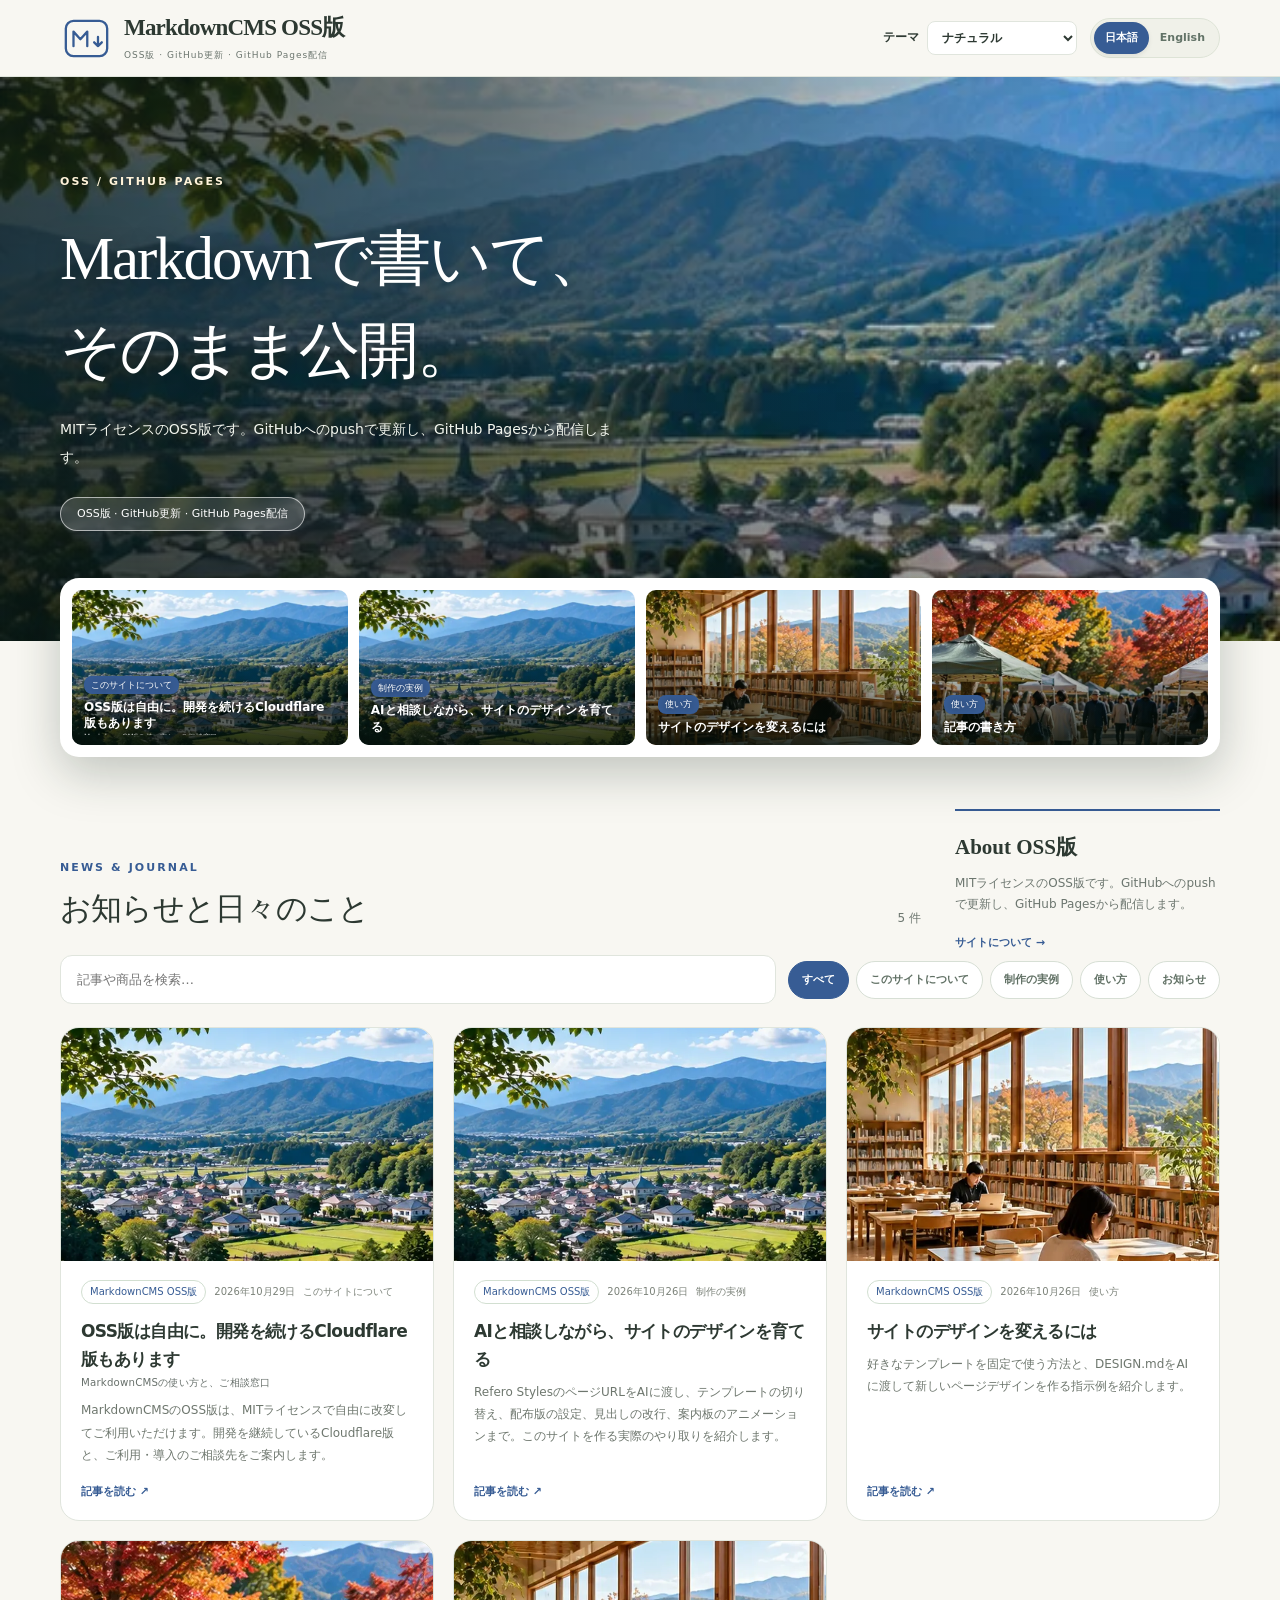
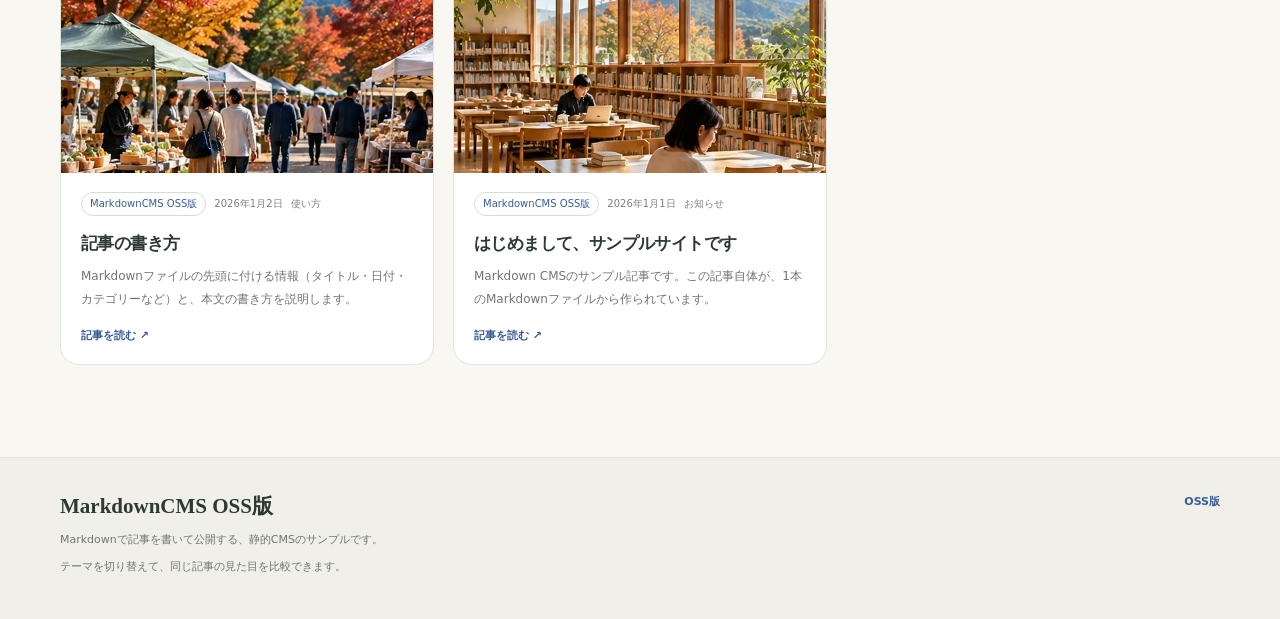
==== commit c2fd5afd: "Update generated site files" ====
--- a/preview.html
+++ b/preview.html
@@ -355,7 +355,7 @@
 html[data-sample-theme="dope"] body,html[data-sample-theme="dope"] .prose{font-family:system-ui, -apple-system, sans-serif;font-size:16px}
 html[data-sample-theme="dope"] .hero h1,html[data-sample-theme="dope"] .articlehead h1{font-family:Georgia, serif}
 html[data-sample-theme="dope"] .sectiontitle h2,html[data-sample-theme="dope"] .cross h2{font-family:ui-monospace, monospace}
-</style></head><body><div id="app" data-default="sample" data-preview="true" data-root="./" data-mode="site" data-site-id="sample" data-portal-url="" data-template="natural" data-theme-switcher="true"><p class="loading">読み込み中…</p></div><noscript>JavaScriptを有効にしてください。</noscript><script type="application/json" id="preview-data">{"portal":{"version":1,"schema":"static-portal/v1","schema_version":"1.1.0","sites":[{"id":"sample","name":"MarkdownCMS OSS版","short_name":"OSS版","kind":"website","kind_label":"サンプル","accent":"#375c94","eyebrow":"OSS / GITHUB PAGES","hero_title":"Markdownで書いて、\nそのまま公開。","description":"MITライセンスのOSS版です。GitHubへのpushで更新し、GitHub Pagesから配信します。","subtitle":"OSS版・GitHub更新","hero_note":"OSS版 · GitHub更新 · GitHub Pages配信","about":"GitHub Actionsで生成し、GitHub Pagesから配信するOSS版のサンプルサイトです。","hero_image":"sample/hero.webp","theme_switcher":false,"template":"natural","i18n":{"en":{"name":"MarkdownCMS OSS","short_name":"OSS","kind_label":"Sample","hero_title":"Write in Markdown.\nPublish as-is.","description":"The MIT-licensed OSS edition, updated through GitHub and hosted on GitHub Pages.","subtitle":"OSS edition / GitHub updates","hero_note":"OSS · GitHub updates · GitHub Pages","about":"A sample of the OSS edition, generated with GitHub Actions and served by GitHub Pages."}},"hero_image_src":"[data-uri]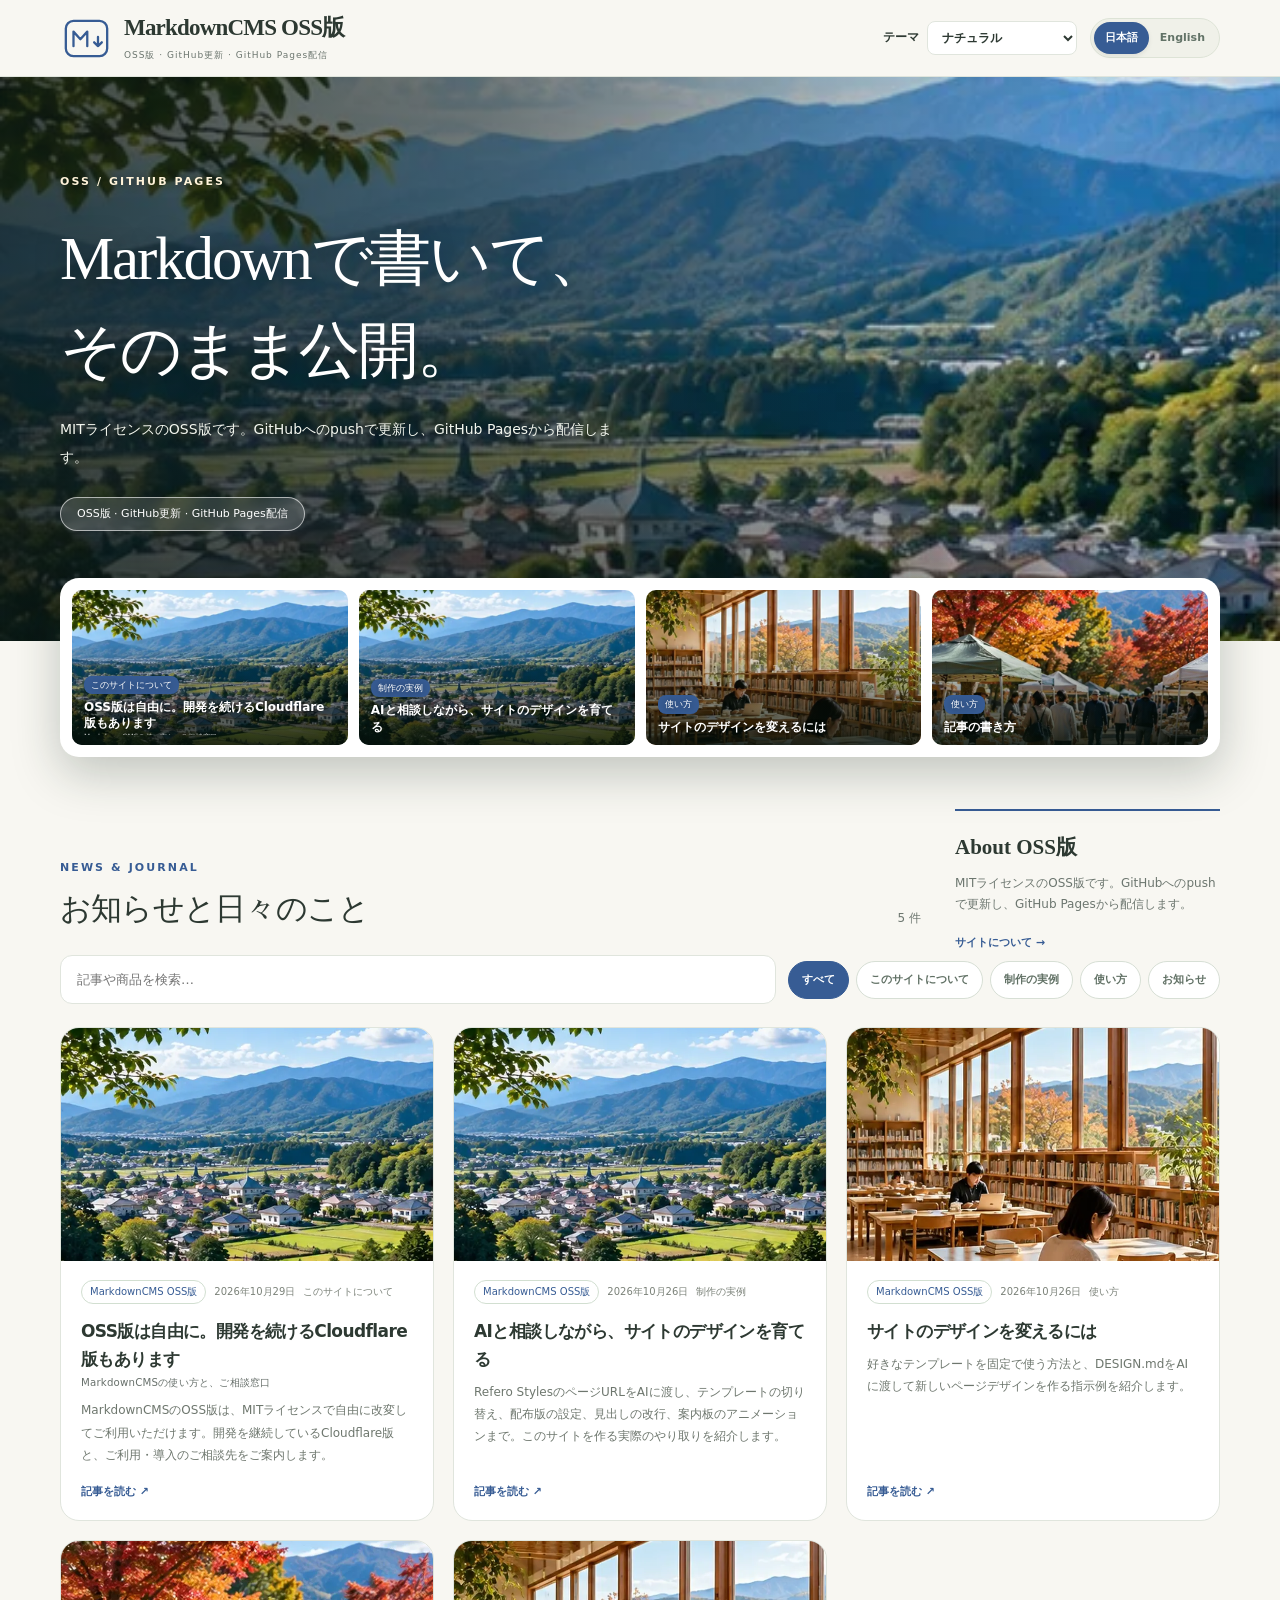
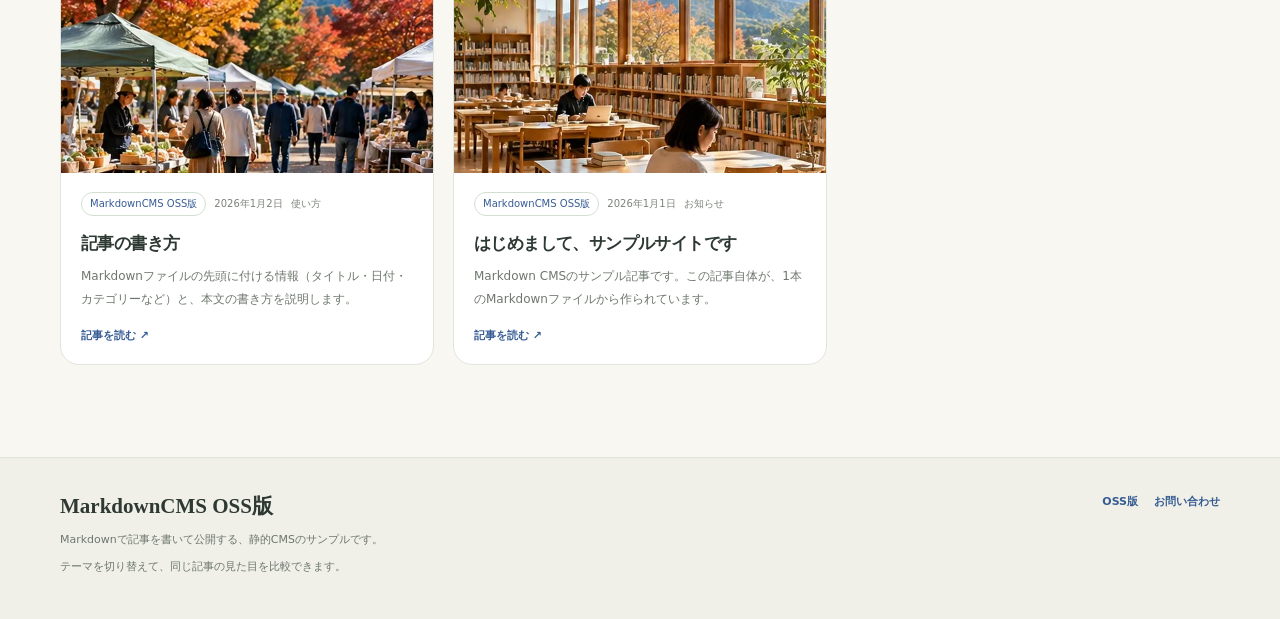
